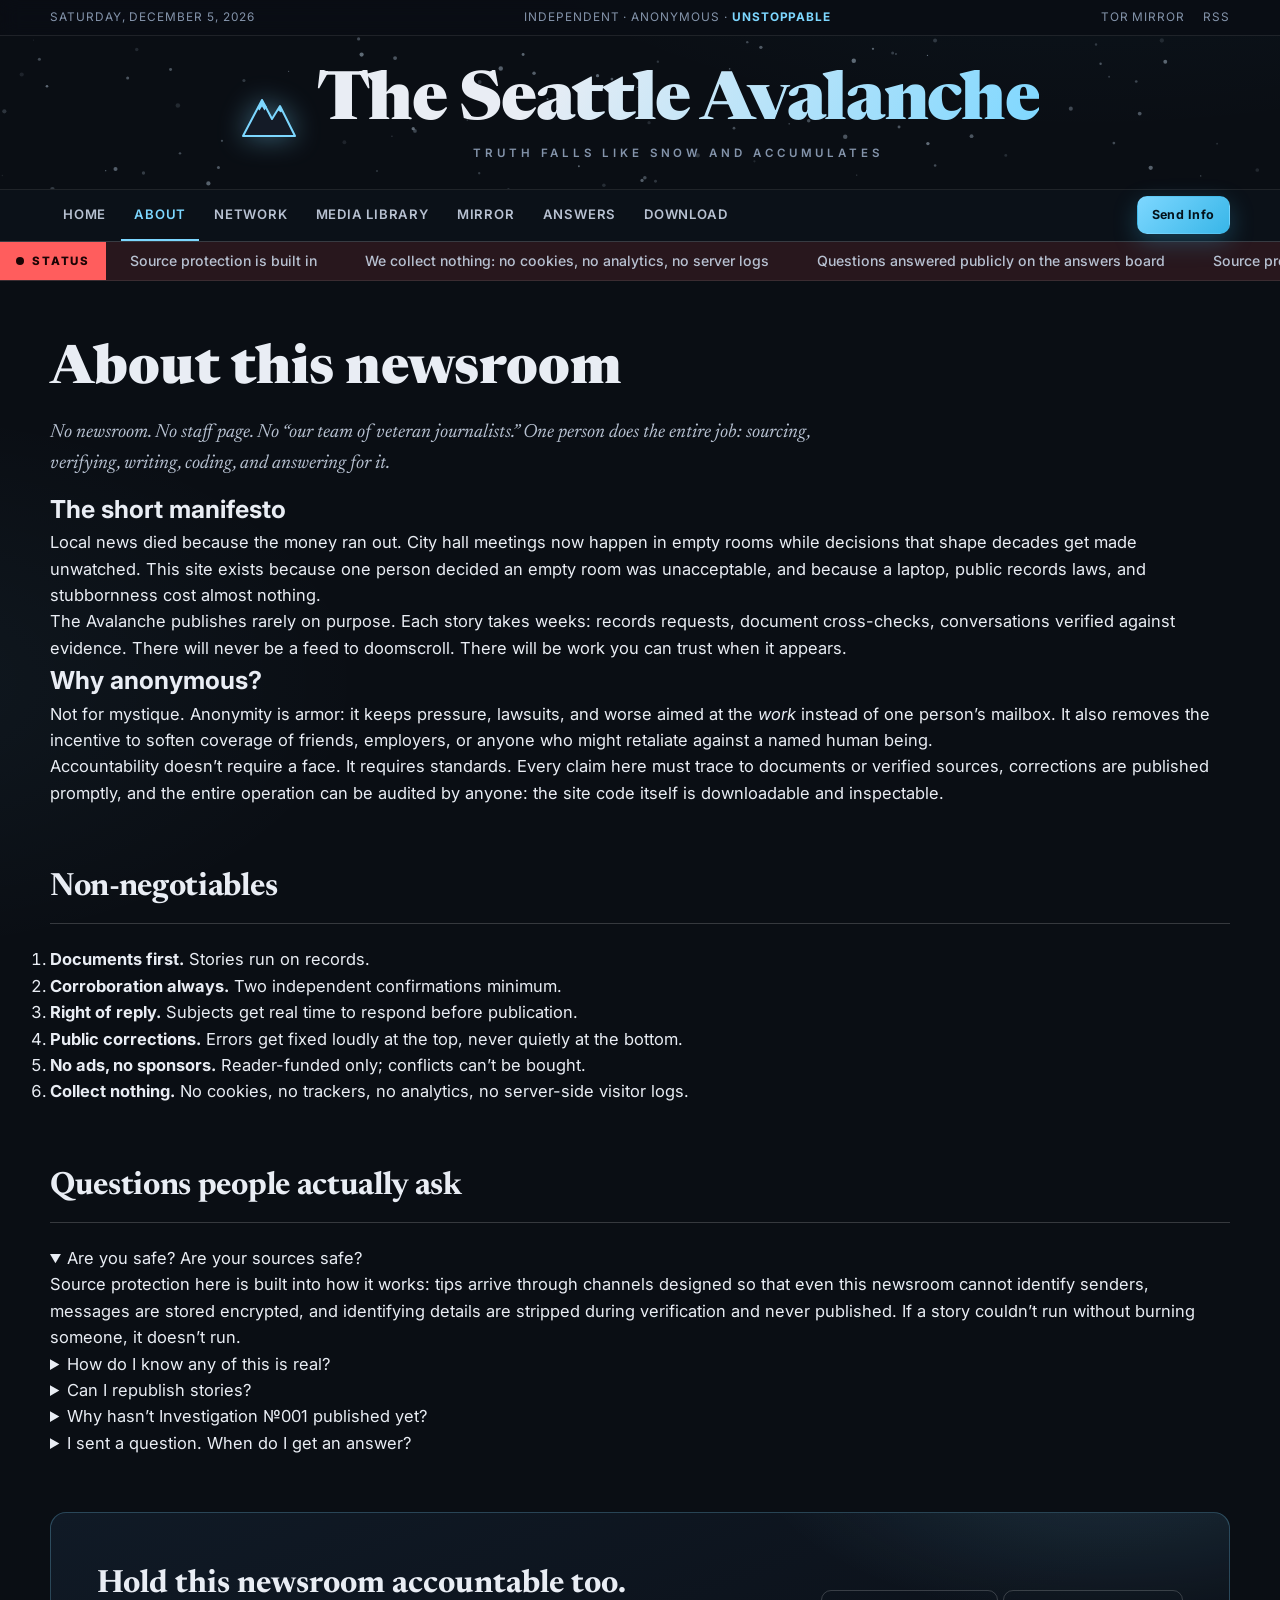
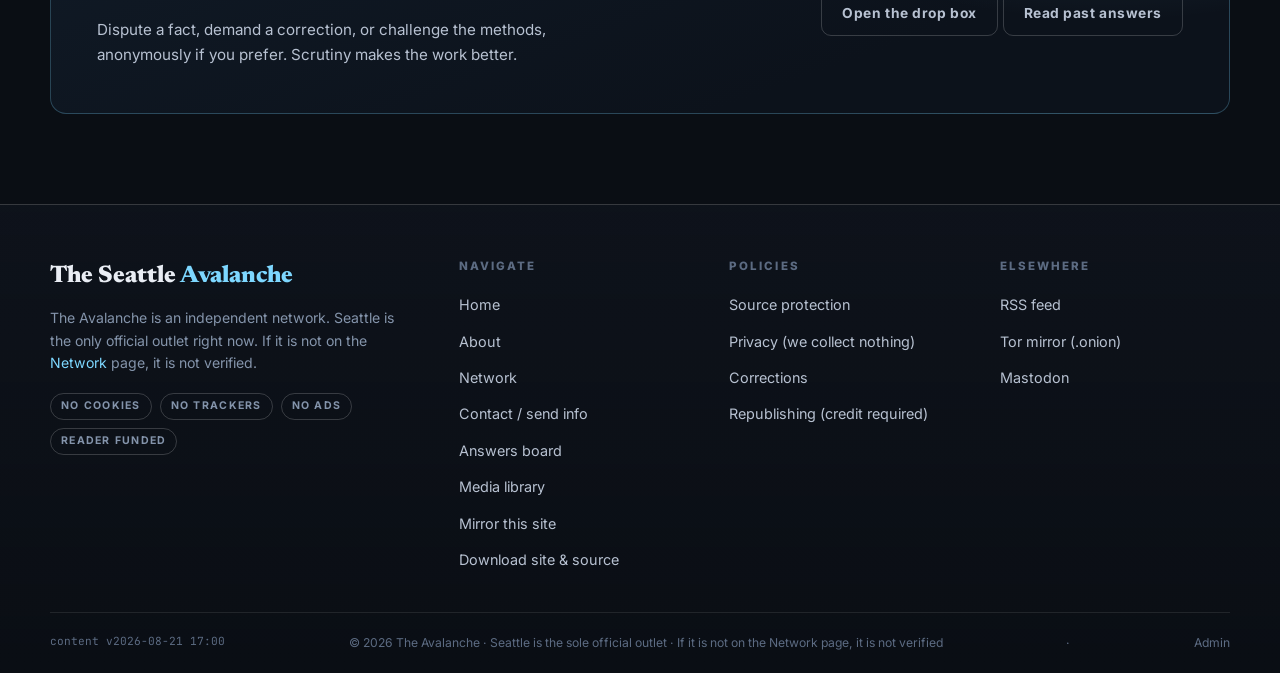
==== about.html @ 43dfa302 "Initial commit: Seattle Avalanche site - network, privatized drop box, admin integration, AI scrub" ====
<!DOCTYPE html>
<html lang="en">
<head>
  <meta charset="UTF-8" />
  <meta name="viewport" content="width=device-width, initial-scale=1.0" />
  <title>About | The Seattle Avalanche</title>
  <meta name="description" content="Why this newsroom exists, how it protects sources, and why there is no byline anywhere on it." />
  <meta name="referrer" content="no-referrer" />
  <link rel="icon" href="data:image/svg+xml,%3Csvg xmlns='http://www.w3.org/2000/svg' viewBox='0 0 32 32'%3E%3Crect width='32' height='32' rx='6' fill='%230a0e14'/%3E%3Cpath d='M4 26 L13 9 L18 18 L21 13 L28 26 Z' fill='%237dd7ff'/%3E%3C/svg%3E" />
  <link rel="preconnect" href="https://fonts.googleapis.com" />
  <link rel="preconnect" href="https://fonts.gstatic.com" crossorigin />
  <link href="https://fonts.googleapis.com/css2?family=Newsreader:ital,opsz,wght@0,6..72,400..800;1,6..72,400..800&family=Inter:wght@400;500;600;700;800&family=JetBrains+Mono:wght@400;700&display=swap" rel="stylesheet" />
  <link rel="stylesheet" href="css/styles.css" />
  <script src="js/script.js" defer></script>
  <script src="js/content.js" defer></script>
  <script src="js/site.js" defer></script>
</head>
<body>
  <a class="skip-link" href="#main">Skip to content</a>

  <!-- ================= Header ================= -->
  <header>
    <div class="topbar">
      <div class="container topbar-inner">
        <span data-date>Friday, August 21, 2026</span>
        <span class="tagline">Independent · Anonymous · <em>Unstoppable</em></span>
        <nav class="topbar-links" aria-label="Utility">
          <a href="#" title="Onion service coming soon">Tor Mirror</a>
          <a href="#">RSS</a>
        </nav>
      </div>
    </div>

    <div class="masthead">
      <canvas id="snow-canvas" aria-hidden="true"></canvas>
      <div class="container masthead-inner">
        <svg class="logo-mark" width="56" height="46" viewBox="0 0 56 46" fill="none" aria-hidden="true">
          <path d="M2 43 L21 7 L31 26 L39 13 L54 43 Z" fill="#141b27" stroke="#7dd7ff" stroke-width="2" stroke-linejoin="round"/>
          <path d="M16 15 L21 7 L26 14 L23.5 17.5 L21 13.5 L18.5 17.5 Z" fill="#7dd7ff"/>
          <path d="M36.5 17 L39 13 L41.8 17.4 L40 19.5 Z" fill="#7dd7ff"/>
        </svg>
        <div class="masthead-title">
          <a href="index.html"><span>The Seattle Avalanche</span></a>
          <p class="motto">Truth falls like snow and accumulates</p>
        </div>
      </div>
    </div>

    <nav class="navbar" aria-label="Primary">
      <div class="container navbar-inner">
        <button class="nav-toggle" aria-expanded="false" aria-controls="primary-nav">MENU ☰</button>
        <ul class="nav-list" id="primary-nav">
          <li><a href="index.html">Home</a></li>
          <li><a href="about.html" aria-current="page">About</a></li>
          <li><a href="network.html">Network</a></li>
          <li><a href="library.html">Media Library</a></li>
          <li><a href="mirror.html">Mirror</a></li>
          <li><a href="answers.html">Answers</a></li>
          <li><a href="download.html">Download</a></li>
        </ul>
        <a href="submit.html" class="btn btn--primary btn--small nav-cta">Send Info</a>
      </div>
    </nav>
  </header>

  <!-- ================= Site notices ticker ================= -->
  <div class="ticker" role="region" aria-label="Site notices">
    <span class="ticker-label"><span class="dot"></span>Status</span>
    <div class="ticker-track">
      <div class="ticker-content">
        <a href="#faq">Source protection is built in</a>
        <a href="#faq">We collect nothing: no cookies, no analytics, no server logs</a>
        <a href="submit.html">Questions answered publicly on the answers board</a>
      </div>
    </div>
  </div>

  <main id="main" class="container">

    <section class="page-hero" data-reveal>
      <h1>About this newsroom</h1>
      <p class="lede">
        No newsroom. No staff page. No “our team of veteran journalists.”
        One person does the entire job: sourcing, verifying, writing,
        coding, and answering for it.
      </p>
    </section>

    <section class="manifesto-grid" data-reveal>
      <div class="manifesto-col">
        <h2>The short manifesto</h2>
        <p>
          Local news died because the money ran out. City hall meetings now
          happen in empty rooms while decisions that shape decades get made
          unwatched. This site exists because one person decided an empty
          room was unacceptable, and because a laptop, public records laws,
          and stubbornness cost almost nothing.
        </p>
        <p>
          The Avalanche publishes rarely on purpose. Each story takes weeks:
          records requests, document cross-checks, conversations verified
          against evidence. There will never be a feed to doomscroll. There
          will be work you can trust when it appears.
        </p>
      </div>
      <div class="manifesto-col">
        <h2>Why anonymous?</h2>
        <p>
          Not for mystique. Anonymity is armor: it keeps pressure, lawsuits,
          and worse aimed at the <em>work</em> instead of one person’s mailbox.
          It also removes the incentive to soften coverage of friends, employers,
          or anyone who might retaliate against a named human being.
        </p>
        <p>
          Accountability doesn’t require a face. It requires standards. Every
          claim here must trace to documents or verified sources, corrections
          are published promptly, and the entire operation can be audited by
          anyone: the site code itself is downloadable and inspectable.
        </p>
      </div>
    </section>

    <section data-reveal aria-labelledby="principles-h">
      <div class="section-head">
        <h2 id="principles-h">Non-negotiables</h2>
      </div>
      <ol class="rules-list">
        <li><strong>Documents first.</strong> Stories run on records.</li>
        <li><strong>Corroboration always.</strong> Two independent confirmations minimum.</li>
        <li><strong>Right of reply.</strong> Subjects get real time to respond before publication.</li>
        <li><strong>Public corrections.</strong> Errors get fixed loudly at the top, never quietly at the bottom.</li>
        <li><strong>No ads, no sponsors.</strong> Reader-funded only; conflicts can’t be bought.</li>
        <li><strong>Collect nothing.</strong> No cookies, no trackers, no analytics, no server-side visitor logs.</li>
      </ol>
    </section>

    <section id="faq" data-reveal aria-labelledby="faq-h">
      <div class="section-head">
        <h2 id="faq-h">Questions people actually ask</h2>
      </div>

      <details class="faq-item" open>
        <summary>Are you safe? Are your sources safe?</summary>
        <div class="faq-body">
          <p>
            Source protection here is built into how it works: tips arrive
            through channels designed so that even this newsroom cannot identify
            senders, messages are stored encrypted, and identifying details are
            stripped during verification and never published. If a story
            couldn’t run without burning someone, it doesn’t run.
          </p>
        </div>
      </details>

      <details class="faq-item">
        <summary>How do I know any of this is real?</summary>
        <div class="faq-body">
          <p>
            Trust is earned per-story, and receipts are part of the format:
            documents are quoted precisely, methods are described, and where
            legal, source material is published alongside reporting. You are
            also free to download the whole site, mirror it, and hold these
            words hostage against revisionism.
          </p>
        </div>
      </details>

      <details class="faq-item">
        <summary>Can I republish stories?</summary>
        <div class="faq-body">
          <p>
            Yes. Stories carry a Creative Commons BY license, republish freely
            with attribution to The Seattle Avalanche and a link. The website
            code itself is CC0: steal it, fork it, start your own avalanche in
            your own city. That’s the point.
          </p>
        </div>
      </details>

      <details class="faq-item">
        <summary>Why hasn’t Investigation №001 published yet?</summary>
        <div class="faq-body">
          <p>
            Because publishing early burns sources and hands targets time to
            destroy records. The story goes up when the evidence is nailed
            down and subjects have had their right of reply. Silence between
            publications is what diligence looks like from the outside.
          </p>
        </div>
      </details>

      <details class="faq-item">
        <summary>I sent a question. When do I get an answer?</summary>
        <div class="faq-body">
          <p>
            Every question is read. Answers go up on the public
            <a href="answers.html">answers board</a>; if you included a way to
            reply, you’ll hear back directly. Nothing you sent identifies you
            unless you chose to sign it.
          </p>
        </div>
      </details>
    </section>

    <section class="notify-band" data-reveal>
      <div>
        <h2>Hold this newsroom accountable too.</h2>
        <p>Dispute a fact, demand a correction, or challenge the methods, anonymously if you prefer. Scrutiny makes the work better.</p>
      </div>
      <div class="notify-actions">
        <a href="submit.html" class="btn btn--ghost">Open the drop box</a>
        <a href="answers.html" class="btn btn--ghost">Read past answers</a>
      </div>
    </section>

  </main>

  <!-- ================= Footer ================= -->
  <footer class="site-footer">
    <div class="container">
      <div class="footer-grid">
        <div class="footer-brand">
          <div class="foot-logo">The Seattle <span>Avalanche</span></div>
          <p>The Avalanche is an independent network. Seattle is the only official outlet right now. If it is not on the <a href="network.html">Network</a> page, it is not verified.</p>
          <div class="privacy-badges">
            <span class="badge">No cookies</span>
            <span class="badge">No trackers</span>
            <span class="badge">No ads</span>
            <span class="badge">Reader funded</span>
          </div>
        </div>

        <div class="footer-col">
          <h4>Navigate</h4>
          <ul>
            <li><a href="index.html">Home</a></li>
            <li><a href="about.html">About</a></li>
          <li><a href="network.html">Network</a></li>
            <li><a href="submit.html">Contact / send info</a></li>
            <li><a href="answers.html">Answers board</a></li>
            <li><a href="library.html">Media library</a></li>
            <li><a href="mirror.html">Mirror this site</a></li>
            <li><a href="download.html">Download site &amp; source</a></li>
          </ul>
        </div>

        <div class="footer-col">
          <h4>Policies</h4>
          <ul>
            <li><a href="about.html#faq">Source protection</a></li>
            <li><a href="about.html#faq">Privacy (we collect nothing)</a></li>
            <li><a href="#">Corrections</a></li>
            <li><a href="#">Republishing (credit required)</a></li>
          </ul>
        </div>

        <div class="footer-col">
          <h4>Elsewhere</h4>
          <ul>
            <li><a href="#">RSS feed</a></li>
            <li><a href="#">Tor mirror (.onion)</a></li>
            <li><a href="#">Mastodon</a></li>
          </ul>
        </div>
      </div>

      <div class="footer-bottom">
        <span class="mono" id="ver-stamp"></span>
        <span>© 2026 The Avalanche · Seattle is the sole official outlet · If it is not on the Network page, it is not verified</span> · <a href="admin.html" style="color:var(--faint);text-decoration:none;" title="Staff login">Admin</a>
      </div>
    </div>
  </footer>
</body>
</html>
---- css/styles.css ----
/* ==========================================================================
   THE SEATTLE AVALANCHE — base stylesheet
   Dark editorial theme. No trackers, no frameworks, no build step.
   ========================================================================== */

/* ---------- Tokens ---------- */
:root {
  --bg: #0a0e14;
  --bg-raise: #10151f;
  --surface: #141b27;
  --surface-2: #1a2333;
  --line: rgba(255, 255, 255, 0.09);
  --line-strong: rgba(255, 255, 255, 0.18);

  --text: #e9edf4;
  --text-soft: #b7c1d1;
  --muted: #8494ab;
  --faint: #5c6b82;

  --ice: #7dd7ff;
  --ice-deep: #38b6e8;
  --ice-glow: rgba(125, 215, 255, 0.14);
  --alert: #ff5d5d;
  --alert-dim: rgba(255, 93, 93, 0.12);

  --font-serif: "Newsreader", Georgia, "Times New Roman", serif;
  --font-sans: "Inter", system-ui, -apple-system, "Segoe UI", sans-serif;
  --font-mono: "JetBrains Mono", ui-monospace, Consolas, monospace;

  --container: 1180px;
  --radius: 10px;
  --shadow: 0 18px 50px rgba(0, 0, 0, 0.45);
}

/* ---------- Reset ---------- */
*,
*::before,
*::after {
  box-sizing: border-box;
  margin: 0;
  padding: 0;
}

html {
  scroll-behavior: smooth;
  -webkit-text-size-adjust: 100%;
}

body {
  background:
    radial-gradient(1200px 600px at 85% -10%, rgba(56, 182, 232, 0.07), transparent 60%),
    radial-gradient(900px 500px at -10% 30%, rgba(125, 215, 255, 0.05), transparent 55%),
    var(--bg);
  color: var(--text);
  font-family: var(--font-sans);
  font-size: 16.5px;
  line-height: 1.6;
  min-height: 100vh;
}

img,
svg {
  display: block;
  max-width: 100%;
}

a {
  color: var(--ice);
  text-decoration: none;
  transition: color 0.15s ease;
}

a:hover {
  color: #fff;
}

::selection {
  background: var(--ice);
  color: #04121b;
}

button {
  font-family: inherit;
  cursor: pointer;
}

/* ---------- Layout utilities ---------- */
.container {
  width: min(var(--container), calc(100% - 48px));
  margin-inline: auto;
}

.section-head {
  display: flex;
  align-items: baseline;
  justify-content: space-between;
  gap: 16px;
  margin: 56px 0 22px;
  border-bottom: 1px solid var(--line-strong);
  padding-bottom: 10px;
}

.section-head h2,
.section-head .h-serif {
  font-family: var(--font-serif);
  font-weight: 700;
  font-size: clamp(1.5rem, 3vw, 2rem);
  letter-spacing: -0.01em;
}

.section-head a.more {
  font-family: var(--font-sans);
  font-size: 0.8rem;
  font-weight: 600;
  text-transform: uppercase;
  letter-spacing: 0.12em;
  color: var(--muted);
  white-space: nowrap;
}

.section-head a.more:hover {
  color: var(--ice);
}

.skip-link {
  position: absolute;
  left: -9999px;
  top: 0;
  background: var(--ice);
  color: #04121b;
  padding: 10px 16px;
  z-index: 200;
  font-weight: 700;
}

.skip-link:focus {
  left: 12px;
  top: 12px;
}

/* ---------- Chips (category tags) ---------- */
.chip {
  display: inline-block;
  font-size: 0.68rem;
  font-weight: 700;
  letter-spacing: 0.14em;
  text-transform: uppercase;
  padding: 3px 9px;
  border-radius: 999px;
  border: 1px solid currentColor;
  line-height: 1.5;
}

.chip--local      { color: #7dd7ff; }
.chip--politics   { color: #b79bff; }
.chip--surveil    { color: #ff7a6b; }
.chip--environ    { color: #6fe0a8; }
.chip--labor      { color: #ffd166; }
.chip--culture    { color: #ff8fd8; }
.chip--housing    { color: #66e3d6; }
.chip--opinion    { color: #9aa9bf; }

/* ---------- Buttons ---------- */
.btn {
  display: inline-flex;
  align-items: center;
  gap: 8px;
  font-weight: 700;
  font-size: 0.86rem;
  letter-spacing: 0.04em;
  border-radius: var(--radius);
  padding: 11px 20px;
  border: 1px solid transparent;
  transition: transform 0.15s ease, box-shadow 0.15s ease, background 0.15s ease;
}

.btn:hover {
  transform: translateY(-1px);
}

.btn--primary {
  background: linear-gradient(135deg, var(--ice), var(--ice-deep));
  color: #04121b;
  box-shadow: 0 8px 24px rgba(56, 182, 232, 0.28);
}

.btn--primary:hover {
  color: #04121b;
  box-shadow: 0 10px 30px rgba(56, 182, 232, 0.42);
}

.btn--ghost {
  border-color: var(--line-strong);
  color: var(--text-soft);
  background: transparent;
}

.btn--ghost:hover {
  border-color: var(--ice);
  color: var(--ice);
}

.btn--small {
  padding: 8px 14px;
  font-size: 0.78rem;
}

/* ==========================================================================
   Header
   ========================================================================== */

.topbar {
  border-bottom: 1px solid var(--line);
  background: rgba(10, 14, 20, 0.85);
  backdrop-filter: blur(10px);
  position: relative;
  z-index: 60;
}

.topbar-inner {
  display: flex;
  align-items: center;
  justify-content: space-between;
  gap: 16px;
  padding: 8px 0;
  font-size: 0.74rem;
  letter-spacing: 0.08em;
  text-transform: uppercase;
  color: var(--muted);
}

.topbar .tagline em {
  color: var(--ice);
  font-style: normal;
  font-weight: 700;
}

.topbar-links {
  display: flex;
  gap: 18px;
}

.topbar-links a {
  color: var(--muted);
}

.topbar-links a:hover {
  color: var(--ice);
}

/* Masthead */
.masthead {
  position: relative;
  overflow: hidden;
  border-bottom: 1px solid var(--line);
}

#snow-canvas {
  position: absolute;
  inset: 0;
  pointer-events: none;
  opacity: 0.75;
}

.masthead-inner {
  position: relative;
  z-index: 2;
  display: flex;
  align-items: center;
  justify-content: center;
  gap: 20px;
  padding: 34px 0 26px;
}

.logo-mark {
  flex: 0 0 auto;
  filter: drop-shadow(0 0 14px rgba(125, 215, 255, 0.45));
}

.masthead-title {
  text-align: center;
}

.masthead-title a {
  display: block;
  font-family: var(--font-serif);
  font-weight: 800;
  font-size: clamp(2.2rem, 6vw, 4.2rem);
  line-height: 1.02;
  letter-spacing: -0.02em;
  color: var(--text);
}

.masthead-title a span {
  background: linear-gradient(120deg, var(--text) 30%, var(--ice));
  -webkit-background-clip: text;
  background-clip: text;
  -webkit-text-fill-color: transparent;
}

.masthead-title .motto {
  margin-top: 6px;
  font-size: 0.72rem;
  font-weight: 600;
  letter-spacing: 0.34em;
  text-transform: uppercase;
  color: var(--muted);
}

/* Nav */
.navbar {
  position: sticky;
  top: 0;
  z-index: 100;
  background: rgba(13, 18, 26, 0.92);
  backdrop-filter: blur(14px);
  border-bottom: 1px solid var(--line-strong);
}

.navbar-inner {
  display: flex;
  align-items: center;
  gap: 8px;
}

.nav-list {
  display: flex;
  align-items: center;
  gap: 2px;
  list-style: none;
  flex: 1;
  overflow-x: auto;
  scrollbar-width: none;
}

.nav-list::-webkit-scrollbar {
  display: none;
}

.nav-list a {
  display: block;
  padding: 14px 13px;
  font-size: 0.82rem;
  font-weight: 600;
  letter-spacing: 0.06em;
  text-transform: uppercase;
  color: var(--text-soft);
  border-bottom: 2px solid transparent;
  white-space: nowrap;
}

.nav-list a:hover {
  color: #fff;
  border-bottom-color: var(--ice);
}

.nav-list a[aria-current="page"] {
  color: var(--ice);
  border-bottom-color: var(--ice);
}

.nav-cta {
  flex: 0 0 auto;
}

.nav-toggle {
  display: none;
  background: none;
  border: 1px solid var(--line-strong);
  border-radius: 8px;
  color: var(--text);
  padding: 8px 12px;
  margin: 8px 0;
  font-size: 0.8rem;
  font-weight: 700;
  letter-spacing: 0.1em;
}

/* ==========================================================================
   Ticker
   ========================================================================== */

.ticker {
  display: flex;
  align-items: stretch;
  border-bottom: 1px solid var(--line);
  background: var(--alert-dim);
  overflow: hidden;
}

.ticker-label {
  flex: 0 0 auto;
  display: flex;
  align-items: center;
  gap: 8px;
  padding: 10px 16px;
  background: var(--alert);
  color: #1b0405;
  font-size: 0.72rem;
  font-weight: 800;
  letter-spacing: 0.16em;
  text-transform: uppercase;
  z-index: 2;
}

.ticker-label .dot {
  width: 8px;
  height: 8px;
  border-radius: 50%;
  background: #1b0405;
  animation: pulse 1.6s infinite;
}

@keyframes pulse {
  0%, 100% { transform: scale(1); opacity: 1; }
  50% { transform: scale(0.6); opacity: 0.5; }
}

.ticker-track {
  flex: 1;
  display: flex;
  align-items: center;
  overflow: hidden;
}

.ticker-content {
  display: flex;
  gap: 48px;
  padding-left: 24px;
  white-space: nowrap;
  animation: ticker-scroll 46s linear infinite;
  will-change: transform;
}

.ticker:hover .ticker-content {
  animation-play-state: paused;
}

.ticker-content a {
  color: var(--text-soft);
  font-size: 0.88rem;
  font-weight: 500;
}

.ticker-content a:hover {
  color: var(--ice);
}

@keyframes ticker-scroll {
  from { transform: translateX(0); }
  to { transform: translateX(-50%); }
}

/* ==========================================================================
   Hero / lead story grid
   ========================================================================== */

.hero-grid {
  display: grid;
  grid-template-columns: 1.65fr 1fr;
  gap: 32px;
  padding-top: 36px;
}

.story-card {
  display: block;
  color: inherit;
  border: 1px solid var(--line);
  border-radius: var(--radius);
  background: var(--surface);
  overflow: hidden;
  transition: transform 0.2s ease, border-color 0.2s ease, box-shadow 0.2s ease;
}

.story-card:hover {
  transform: translateY(-3px);
  border-color: rgba(125, 215, 255, 0.4);
  box-shadow: var(--shadow);
  color: inherit;
}

.story-card .thumb {
  position: relative;
  aspect-ratio: 16 / 9;
  overflow: hidden;
}

.thumb-ph {
  position: absolute;
  inset: 0;
  display: flex;
  align-items: center;
  justify-content: center;
  font-family: var(--font-mono);
  font-size: 0.72rem;
  letter-spacing: 0.22em;
  text-transform: uppercase;
  color: rgba(233, 237, 244, 0.5);
}

.thumb-ph::after {
  content: "";
  position: absolute;
  inset: 0;
  background-image:
    repeating-linear-gradient(45deg, transparent 0 22px, rgba(255, 255, 255, 0.025) 22px 24px),
    repeating-linear-gradient(-45deg, transparent 0 22px, rgba(0, 0, 0, 0.06) 22px 24px);
}

.ph-surveil { background: linear-gradient(135deg, #241019 0%, #3d1520 55%, #57202a 100%); }
.ph-politics { background: linear-gradient(135deg, #171130 0%, #251a44 55%, #33235c 100%); }
.ph-labor { background: linear-gradient(135deg, #241c0c 0%, #3a2d10 55%, #4f3e14 100%); }
.ph-culture { background: linear-gradient(135deg, #250f22 0%, #3a1636 55%, #521f4b 100%); }
.ph-environ { background: linear-gradient(135deg, #0c2018 0%, #143526 55%, #1c4a35 100%); }
.ph-local { background: linear-gradient(135deg, #0d1c2a 0%, #142c42 55%, #1b3c58 100%); }
.ph-housing { background: linear-gradient(135deg, #0c2220 0%, #133834 55%, #1a4d47 100%); }

.story-card .body {
  padding: 20px 22px 22px;
}

.story-card h3 {
  font-family: var(--font-serif);
  font-weight: 700;
  font-size: clamp(1.25rem, 2.4vw, 1.7rem);
  line-height: 1.22;
  margin: 10px 0 10px;
}

.story-card p.dek {
  color: var(--text-soft);
  font-size: 0.94rem;
  margin-bottom: 12px;
}

.byline {
  font-size: 0.76rem;
  letter-spacing: 0.05em;
  color: var(--muted);
  text-transform: uppercase;
}

.byline b {
  color: var(--text-soft);
  font-weight: 600;
}

.hero-side {
  display: grid;
  gap: 22px;
  align-content: start;
}

.hero-side-label {
  font-size: 0.72rem;
  font-weight: 800;
  letter-spacing: 0.2em;
  text-transform: uppercase;
  color: var(--faint);
  border-bottom: 1px solid var(--line);
  padding-bottom: 8px;
}

.side-card {
  display: block;
  color: inherit;
  padding-bottom: 18px;
  border-bottom: 1px solid var(--line);
}

.side-card:last-of-type {
  border-bottom: 0;
}

.side-card:hover h3 {
  color: var(--ice);
}

.side-card h3 {
  font-family: var(--font-serif);
  font-size: 1.12rem;
  font-weight: 600;
  line-height: 1.28;
  margin: 8px 0 6px;
  transition: color 0.15s ease;
}

/* ==========================================================================
   Latest headlines list
   ========================================================================== */

.latest-grid {
  display: grid;
  grid-template-columns: 1fr 340px;
  gap: 48px;
  align-items: start;
}

.headline-row {
  display: grid;
  grid-template-columns: 132px 1fr;
  gap: 20px;
  padding: 20px 0;
  border-bottom: 1px solid var(--line);
  color: inherit;
}

.headline-row:last-child {
  border-bottom: 0;
}

.headline-row .thumb-sm {
  aspect-ratio: 4 / 3;
  border-radius: 8px;
  position: relative;
  overflow: hidden;
}

.thumb-sm .thumb-ph {
  font-size: 0.58rem;
}

.headline-row:hover h3 {
  color: var(--ice);
}

.headline-row h3 {
  font-family: var(--font-serif);
  font-size: 1.28rem;
  font-weight: 600;
  line-height: 1.26;
  margin: 6px 0 6px;
  transition: color 0.15s ease;
}

.headline-row p {
  color: var(--text-soft);
  font-size: 0.92rem;
}

.meta-line {
  display: flex;
  gap: 14px;
  font-size: 0.74rem;
  color: var(--faint);
  text-transform: uppercase;
  letter-spacing: 0.07em;
}

/* Sidebar modules */
.sidebar {
  display: grid;
  gap: 28px;
}

.module {
  border: 1px solid var(--line);
  border-radius: var(--radius);
  background: var(--surface);
  padding: 22px;
}

.module h3.module-title {
  font-size: 0.74rem;
  font-weight: 800;
  letter-spacing: 0.2em;
  text-transform: uppercase;
  color: var(--muted);
  margin-bottom: 16px;
}

.most-read ol {
  list-style: none;
  counter-reset: rank;
}

.most-read li {
  counter-increment: rank;
  padding: 12px 0;
  border-bottom: 1px solid var(--line);
}

.most-read li:last-child {
  border-bottom: 0;
}

.most-read a {
  display: flex;
  gap: 14px;
  align-items: baseline;
  color: inherit;
}

.most-read a::before {
  content: counter(rank, decimal-leading-zero);
  font-family: var(--font-mono);
  font-size: 0.95rem;
  color: var(--ice-deep);
  font-weight: 700;
}

.most-read a:hover {
  color: var(--ice);
}

.most-read .t {
  font-family: var(--font-serif);
  font-size: 1rem;
  line-height: 1.3;
}

/* Newsletter */
.newsletter input[type="email"] {
  width: 100%;
  background: var(--bg-raise);
  border: 1px solid var(--line-strong);
  border-radius: 8px;
  color: var(--text);
  font: inherit;
  font-size: 0.92rem;
  padding: 12px 14px;
  margin-bottom: 10px;
}

.newsletter input[type="email"]:focus {
  outline: 2px solid var(--ice);
  outline-offset: 1px;
  border-color: transparent;
}

.newsletter .fineprint {
  margin-top: 12px;
  font-size: 0.74rem;
  color: var(--faint);
  line-height: 1.5;
}

/* ==========================================================================
   Anonymous tips CTA band
   ========================================================================== */

.tip-band {
  margin: 64px 0;
  position: relative;
  overflow: hidden;
  border: 1px solid rgba(125, 215, 255, 0.25);
  border-radius: 16px;
  background:
    radial-gradient(600px 300px at 90% -20%, rgba(125, 215, 255, 0.16), transparent 60%),
    linear-gradient(160deg, #101a26, #0c121b 70%);
  padding: clamp(32px, 5vw, 56px);
  display: grid;
  grid-template-columns: 1.4fr auto;
  gap: 28px;
  align-items: center;
}

.tip-band h2 {
  font-family: var(--font-serif);
  font-size: clamp(1.6rem, 3.4vw, 2.3rem);
  font-weight: 700;
  line-height: 1.15;
  margin-bottom: 10px;
}

.tip-band p {
  color: var(--text-soft);
  max-width: 56ch;
}

.tip-band .actions {
  display: grid;
  gap: 12px;
  justify-items: stretch;
}

/* ==========================================================================
   Section columns (homepage bottom)
   ========================================================================== */

.columns-grid {
  display: grid;
  grid-template-columns: repeat(3, 1fr);
  gap: 32px;
}

.col-block h3.col-title {
  font-family: var(--font-serif);
  font-size: 1.3rem;
  padding-bottom: 10px;
  margin-bottom: 6px;
  border-bottom: 2px solid var(--ice-deep);
  display: inline-block;
}

.mini-story {
  display: block;
  color: inherit;
  padding: 14px 0;
  border-bottom: 1px solid var(--line);
}

.mini-story:last-child {
  border-bottom: 0;
}

.mini-story h4 {
  font-family: var(--font-serif);
  font-size: 1.05rem;
  font-weight: 600;
  line-height: 1.3;
  margin: 6px 0 4px;
}

.mini-story:hover h4 {
  color: var(--ice);
}

/* ==========================================================================
   Article page
   ========================================================================== */

.article-wrap {
  max-width: 760px;
  margin-inline: auto;
  padding-top: 44px;
}

.article-head .chip {
  margin-bottom: 16px;
}

.article-head h1 {
  font-family: var(--font-serif);
  font-size: clamp(2rem, 5vw, 3.1rem);
  font-weight: 800;
  line-height: 1.1;
  letter-spacing: -0.015em;
  margin-bottom: 18px;
}

.article-head .dek {
  font-size: 1.18rem;
  color: var(--text-soft);
  font-family: var(--font-serif);
  font-style: italic;
  line-height: 1.45;
  margin-bottom: 24px;
}

.article-meta {
  display: flex;
  flex-wrap: wrap;
  gap: 10px 22px;
  align-items: center;
  padding: 16px 0;
  border-top: 1px solid var(--line-strong);
  border-bottom: 1px solid var(--line);
  font-size: 0.78rem;
  color: var(--muted);
  text-transform: uppercase;
  letter-spacing: 0.08em;
}

.article-meta .avatar {
  width: 40px;
  height: 40px;
  border-radius: 50%;
  display: grid;
  place-items: center;
  font-family: var(--font-mono);
  font-size: 0.7rem;
  font-weight: 700;
  color: var(--ice);
  background: var(--ice-glow);
  border: 1px solid rgba(125, 215, 255, 0.35);
}

.article-body {
  padding: 30px 0 10px;
  font-size: 1.08rem;
  line-height: 1.75;
  color: var(--text-soft);
}

.article-body > p + p {
  margin-top: 1.2em;
}

.article-body > p:first-of-type::first-letter {
  font-family: var(--font-serif);
  font-size: 3.6em;
  font-weight: 700;
  float: left;
  line-height: 0.85;
  padding-right: 10px;
  color: var(--ice);
}

.article-body strong {
  color: var(--text);
}

.article-body a {
  text-decoration: underline;
  text-decoration-color: rgba(125, 215, 255, 0.5);
  text-underline-offset: 3px;
}

.pull-quote {
  margin: 36px 0;
  padding-left: 24px;
  border-left: 3px solid var(--ice);
  font-family: var(--font-serif);
  font-size: 1.5rem;
  font-style: italic;
  line-height: 1.35;
  color: var(--text);
}

.pull-quote cite {
  display: block;
  margin-top: 10px;
  font-family: var(--font-sans);
  font-size: 0.76rem;
  font-style: normal;
  letter-spacing: 0.12em;
  text-transform: uppercase;
  color: var(--muted);
}

.article-foot {
  margin-top: 40px;
  padding: 18px 20px;
  border: 1px dashed var(--line-strong);
  border-radius: var(--radius);
  font-size: 0.84rem;
  color: var(--muted);
}

.tags-row {
  display: flex;
  flex-wrap: wrap;
  gap: 8px;
  margin: 26px 0;
}

.related {
  margin: 64px 0;
}

.related-grid {
  display: grid;
  grid-template-columns: repeat(3, 1fr);
  gap: 24px;
}

/* ==========================================================================
   About page
   ========================================================================== */

.page-hero {
  padding: 60px 0 10px;
  max-width: 820px;
}

.page-hero h1 {
  font-family: var(--font-serif);
  font-size: clamp(2.2rem, 5.5vw, 3.4rem);
  font-weight: 800;
  line-height: 1.08;
  margin-bottom: 18px;
}

.page-hero .lede {
  font-size: 1.2rem;
  color: var(--text-soft);
  font-family: var(--font-serif);
  font-style: italic;
}

.principles-grid {
  display: grid;
  grid-template-columns: repeat(auto-fit, minmax(240px, 1fr));
  gap: 22px;
  margin-top: 40px;
}

.principle {
  border: 1px solid var(--line);
  border-radius: var(--radius);
  background: var(--surface);
  padding: 24px;
  transition: border-color 0.2s ease, transform 0.2s ease;
}

.principle:hover {
  border-color: rgba(125, 215, 255, 0.35);
  transform: translateY(-2px);
}

.principle .glyph {
  font-size: 1.4rem;
  margin-bottom: 12px;
  color: var(--ice);
}

.principle h3 {
  font-family: var(--font-serif);
  font-size: 1.2rem;
  margin-bottom: 8px;
}

.principle p {
  font-size: 0.9rem;
  color: var(--text-soft);
}

.prose-block {
  max-width: 720px;
  margin-top: 44px;
  color: var(--text-soft);
  font-size: 1.03rem;
  line-height: 1.75;
}

.prose-block p + p {
  margin-top: 1.1em;
}

.prose-block h2 {
  font-family: var(--font-serif);
  color: var(--text);
  font-size: 1.7rem;
  margin: 40px 0 14px;
}

/* FAQ */
.faq details {
  border: 1px solid var(--line);
  border-radius: var(--radius);
  background: var(--surface);
  margin-bottom: 12px;
  overflow: hidden;
}

.faq summary {
  cursor: pointer;
  list-style: none;
  display: flex;
  justify-content: space-between;
  align-items: center;
  gap: 16px;
  padding: 18px 20px;
  font-weight: 600;
  font-size: 0.98rem;
}

.faq summary::-webkit-details-marker {
  display: none;
}

.faq summary::after {
  content: "+";
  font-family: var(--font-mono);
  font-size: 1.2rem;
  color: var(--ice);
  transition: transform 0.2s ease;
}

.faq details[open] summary::after {
  transform: rotate(45deg);
}

.faq details .answer {
  padding: 0 20px 20px;
  color: var(--text-soft);
  font-size: 0.94rem;
  line-height: 1.65;
}

.faq {
  margin-top: 40px;
  max-width: 780px;
}

/* ==========================================================================
   Submit / tips page
   ========================================================================== */

.warn-banner {
  margin-top: 36px;
  display: flex;
  gap: 14px;
  border: 1px solid rgba(255, 209, 102, 0.35);
  background: rgba(255, 209, 102, 0.07);
  border-radius: var(--radius);
  padding: 18px 20px;
  color: #ffe3a1;
  font-size: 0.92rem;
  line-height: 1.55;
}

.warn-banner .icon {
  font-size: 1.2rem;
  line-height: 1.4;
}

.channel-grid {
  display: grid;
  grid-template-columns: repeat(auto-fit, minmax(260px, 1fr));
  gap: 22px;
  margin-top: 36px;
}

.channel {
  position: relative;
  border: 1px solid var(--line);
  border-radius: var(--radius);
  background: var(--surface);
  padding: 24px;
  display: grid;
  gap: 12px;
  align-content: start;
  transition: border-color 0.2s ease;
}

.channel:hover {
  border-color: rgba(125, 215, 255, 0.35);
}

.channel .rank {
  position: absolute;
  top: -11px;
  left: 20px;
  background: linear-gradient(135deg, var(--ice), var(--ice-deep));
  color: #04121b;
  font-size: 0.68rem;
  font-weight: 800;
  letter-spacing: 0.1em;
  text-transform: uppercase;
  border-radius: 999px;
  padding: 3px 10px;
}

.channel h3 {
  font-family: var(--font-serif);
  font-size: 1.25rem;
}

.channel p {
  font-size: 0.89rem;
  color: var(--text-soft);
}

.copy-field {
  display: flex;
  gap: 8px;
  align-items: stretch;
}

.copy-field code {
  flex: 1;
  min-width: 0;
  font-family: var(--font-mono);
  font-size: 0.76rem;
  background: var(--bg-raise);
  border: 1px solid var(--line);
  border-radius: 8px;
  padding: 10px 12px;
  overflow-x: auto;
  white-space: nowrap;
  color: var(--ice);
}

.copy-btn {
  flex: 0 0 auto;
  background: var(--surface-2);
  color: var(--text-soft);
  border: 1px solid var(--line-strong);
  border-radius: 8px;
  font-size: 0.72rem;
  font-weight: 700;
  letter-spacing: 0.06em;
  text-transform: uppercase;
  padding: 0 14px;
  transition: all 0.15s ease;
}

.copy-btn:hover {
  color: var(--ice);
  border-color: var(--ice);
}

.copy-btn.copied {
  color: #6fe0a8;
  border-color: #6fe0a8;
}

.safety-checklist {
  max-width: 760px;
  margin-top: 48px;
  border: 1px solid var(--line);
  border-radius: var(--radius);
  background: var(--surface);
  padding: 28px 30px;
}

.safety-checklist h2 {
  font-family: var(--font-serif);
  font-size: 1.5rem;
  margin-bottom: 16px;
}

.safety-checklist ul {
  list-style: none;
}

.safety-checklist li {
  position: relative;
  padding: 10px 0 10px 34px;
  border-bottom: 1px solid var(--line);
  color: var(--text-soft);
  font-size: 0.95rem;
}

.safety-checklist li:last-child {
  border-bottom: 0;
}

.safety-checklist li::before {
  content: "✓";
  position: absolute;
  left: 4px;
  top: 9px;
  width: 20px;
  height: 20px;
  border-radius: 50%;
  display: grid;
  place-items: center;
  font-size: 0.7rem;
  font-weight: 800;
  color: #04121b;
  background: #6fe0a8;
}

.pgp-block {
  max-width: 760px;
  margin-top: 32px;
}

.pgp-block pre {
  font-family: var(--font-mono);
  font-size: 0.72rem;
  line-height: 1.5;
  background: var(--bg-raise);
  border: 1px solid var(--line);
  border-radius: var(--radius);
  padding: 20px;
  overflow-x: auto;
  color: var(--text-soft);
  user-select: all;
}

.steps-timeline {
  margin-top: 48px;
  max-width: 760px;
}

.step {
  display: grid;
  grid-template-columns: 44px 1fr;
  gap: 18px;
  padding: 18px 0;
  border-bottom: 1px solid var(--line);
}

.step:last-child {
  border-bottom: 0;
}

.step .num {
  width: 34px;
  height: 34px;
  border-radius: 50%;
  display: grid;
  place-items: center;
  font-family: var(--font-mono);
  font-size: 0.85rem;
  font-weight: 700;
  color: var(--ice);
  border: 1px solid rgba(125, 215, 255, 0.4);
  background: var(--ice-glow);
}

.step h3 {
  font-family: var(--font-serif);
  font-size: 1.15rem;
  margin-bottom: 4px;
}

.step p {
  font-size: 0.92rem;
  color: var(--text-soft);
}

/* ==========================================================================
   Footer
   ========================================================================== */

.site-footer {
  margin-top: 90px;
  border-top: 1px solid var(--line-strong);
  background: linear-gradient(180deg, rgba(16, 21, 31, 0.6), rgba(10, 14, 20, 1));
}

.footer-grid {
  display: grid;
  grid-template-columns: 1.6fr 1fr 1fr 1fr;
  gap: 40px;
  padding: 52px 0 40px;
}

.footer-brand .foot-logo {
  font-family: var(--font-serif);
  font-size: 1.5rem;
  font-weight: 800;
}

.footer-brand .foot-logo span {
  color: var(--ice);
}

.footer-brand p {
  margin-top: 12px;
  font-size: 0.88rem;
  color: var(--muted);
  max-width: 40ch;
}

.privacy-badges {
  display: flex;
  flex-wrap: wrap;
  gap: 8px;
  margin-top: 18px;
}

.badge {
  font-size: 0.66rem;
  font-weight: 700;
  letter-spacing: 0.12em;
  text-transform: uppercase;
  color: var(--muted);
  border: 1px solid var(--line-strong);
  border-radius: 999px;
  padding: 4px 10px;
}

.footer-col h4 {
  font-size: 0.72rem;
  font-weight: 800;
  letter-spacing: 0.18em;
  text-transform: uppercase;
  color: var(--faint);
  margin-bottom: 16px;
}

.footer-col ul {
  list-style: none;
  display: grid;
  gap: 10px;
}

.footer-col a {
  color: var(--text-soft);
  font-size: 0.9rem;
}

.footer-col a:hover {
  color: var(--ice);
}

.footer-bottom {
  border-top: 1px solid var(--line);
  padding: 20px 0;
  display: flex;
  flex-wrap: wrap;
  justify-content: space-between;
  gap: 12px;
  font-size: 0.76rem;
  color: var(--faint);
}

.footer-bottom .mono {
  font-family: var(--font-mono);
  font-size: 0.7rem;
}

/* ==========================================================================
   Reveal animations
   ========================================================================== */

[data-reveal] {
  opacity: 0;
  transform: translateY(18px);
  transition: opacity 0.6s ease, transform 0.6s ease;
}

[data-reveal].revealed {
  opacity: 1;
  transform: none;
}

@media (prefers-reduced-motion: reduce) {
  html { scroll-behavior: auto; }
  [data-reveal] { opacity: 1; transform: none; transition: none; }
  .ticker-content { animation: none; }
  .ticker-label .dot { animation: none; }
  * { transition-duration: 0.01ms !important; animation-duration: 0.01ms !important; }
}

/* ==========================================================================
   Responsive
   ========================================================================== */

@media (max-width: 1020px) {
  .latest-grid {
    grid-template-columns: 1fr;
  }
  .footer-grid {
    grid-template-columns: 1fr 1fr;
  }
}

@media (max-width: 860px) {
  .hero-grid {
    grid-template-columns: 1fr;
  }
  .columns-grid,
  .related-grid {
    grid-template-columns: 1fr;
  }
  .tip-band {
    grid-template-columns: 1fr;
  }
  .tip-band .actions {
    justify-items: start;
  }
}

@media (max-width: 720px) {
  .topbar-inner {
    justify-content: center;
    text-align: center;
  }
  .topbar-links {
    display: none;
  }
  .nav-toggle {
    display: block;
  }
  .nav-list {
    display: none;
    flex-direction: column;
    align-items: stretch;
    padding-bottom: 10px;
  }
  body.nav-open .nav-list {
    display: flex;
  }
  .nav-cta {
    display: none;
  }
  body.nav-open .nav-cta {
    display: inline-flex;
    margin: 10px 0 16px;
  }
  .headline-row {
    grid-template-columns: 96px 1fr;
    gap: 14px;
  }
}

/* ==========================================================================
   v2 — Statement hero, status board, how-it-works, CTA trio, notify band
   ========================================================================== */

.statement {
  padding: 64px 0 8px;
  max-width: 940px;
}

.statement h1 {
  font-family: var(--font-serif);
  font-weight: 800;
  font-size: clamp(2.4rem, 6vw, 4rem);
  line-height: 1.04;
  letter-spacing: -0.02em;
}

.statement h1 em {
  font-style: italic;
  color: var(--ice);
}

.statement .lede {
  margin-top: 22px;
  font-family: var(--font-serif);
  font-size: clamp(1.08rem, 2vw, 1.28rem);
  line-height: 1.6;
  color: var(--text-soft);
  max-width: 62ch;
}

/* Status board */
.status-grid {
  display: grid;
  grid-template-columns: repeat(3, 1fr);
  gap: 24px;
  margin-top: 44px;
}

.status-card {
  display: flex;
  flex-direction: column;
  gap: 14px;
  border: 1px solid var(--line);
  border-radius: 14px;
  background: var(--surface);
  padding: 26px;
}

.status-card--active {
  border-color: rgba(255, 122, 107, 0.45);
  background:
    linear-gradient(170deg, rgba(255, 122, 107, 0.08), transparent 42%),
    var(--surface);
  box-shadow: 0 18px 50px rgba(0, 0, 0, 0.35);
}

.status-head {
  display: flex;
  justify-content: space-between;
  align-items: center;
  gap: 10px;
  flex-wrap: wrap;
}

.mono-tag {
  font-family: var(--font-mono);
  font-size: 0.72rem;
  color: var(--faint);
  letter-spacing: 0.06em;
}

.status-card h2 {
  font-family: var(--font-serif);
  font-weight: 700;
  font-size: 1.45rem;
  line-height: 1.2;
}

.status-card p {
  font-size: 0.92rem;
  color: var(--text-soft);
  flex: 1;
}

.case-meta {
  margin: auto 0 0;
  padding-top: 14px;
  border-top: 1px dashed var(--line-strong);
  display: grid;
  gap: 7px;
}

.case-meta > div {
  display: flex;
  justify-content: space-between;
  gap: 12px;
  font-size: 0.82rem;
}

.case-meta dt {
  color: var(--faint);
  text-transform: uppercase;
  letter-spacing: 0.09em;
  font-size: 0.66rem;
  font-weight: 700;
  padding-top: 2px;
  white-space: nowrap;
}

.case-meta dd {
  margin: 0;
  color: var(--text-soft);
  font-weight: 600;
  text-align: right;
}

.status-card .btn {
  align-self: flex-start;
}

/* How it works */
.steps-row {
  display: grid;
  grid-template-columns: repeat(4, 1fr);
  gap: 22px;
}

.how-step {
  padding: 20px 20px 22px;
  border: 1px solid var(--line);
  border-radius: 12px;
  background: var(--bg-raise);
}

.how-step .num {
  display: inline-block;
  font-family: var(--font-mono);
  font-size: 0.78rem;
  font-weight: 700;
  color: #04121b;
  background: linear-gradient(135deg, var(--ice), var(--ice-deep));
  border-radius: 6px;
  padding: 3px 9px;
}

.how-step h3 {
  font-family: var(--font-serif);
  font-size: 1.16rem;
  margin: 12px 0 6px;
}

.how-step p {
  font-size: 0.88rem;
  color: var(--text-soft);
}

/* CTA trio */
.cta-trio {
  display: grid;
  grid-template-columns: repeat(3, 1fr);
  gap: 22px;
  margin: 60px 0 8px;
}

.cta-card {
  position: relative;
  display: block;
  color: inherit;
  border: 1px solid var(--line);
  border-radius: 14px;
  padding: 26px;
  background: linear-gradient(165deg, var(--surface), #0d1219);
  transition: transform 0.2s ease, border-color 0.2s ease, box-shadow 0.2s ease;
}

.cta-card:hover {
  transform: translateY(-4px);
  border-color: rgba(125, 215, 255, 0.4);
  box-shadow: var(--shadow);
  color: inherit;
}

.cta-icon {
  font-size: 1.5rem;
  color: var(--ice);
}

.cta-card h3 {
  font-family: var(--font-serif);
  font-size: 1.32rem;
  margin: 12px 0 6px;
}

.cta-card p {
  font-size: 0.89rem;
  color: var(--text-soft);
}

.cta-arrow {
  position: absolute;
  top: 24px;
  right: 24px;
  color: var(--ice-deep);
  transition: transform 0.2s ease;
}

.cta-card:hover .cta-arrow {
  transform: translateX(4px);
}

/* Notify band */
.notify-band {
  display: grid;
  grid-template-columns: 1.35fr auto;
  align-items: center;
  gap: 28px;
  margin: 56px 0 10px;
  padding: clamp(26px, 5vw, 46px);
  border: 1px solid rgba(125, 215, 255, 0.25);
  border-radius: 16px;
  background:
    radial-gradient(600px 280px at 90% -30%, rgba(125, 215, 255, 0.15), transparent 60%),
    linear-gradient(160deg, #101a26, #0c121b 70%);
}

.notify-band h2 {
  font-family: var(--font-serif);
  font-size: clamp(1.4rem, 3vw, 2rem);
  margin-bottom: 8px;
}

.notify-band p {
  color: var(--text-soft);
  font-size: 0.95rem;
  max-width: 52ch;
}

.notify-form {
  display: flex;
  gap: 10px;
  flex-wrap: wrap;
}

.notify-form input[type="email"] {
  width: 280px;
  max-width: 100%;
  background: var(--bg-raise);
  border: 1px solid var(--line-strong);
  border-radius: 8px;
  color: var(--text);
  font: inherit;
  font-size: 0.92rem;
  padding: 12px 14px;
}

.notify-form input[type="email"]:focus {
  outline: 2px solid var(--ice);
  outline-offset: 1px;
  border-color: transparent;
}

/* Info banner (library) */
.info-banner {
  display: flex;
  gap: 14px;
  border: 1px solid rgba(125, 215, 255, 0.3);
  background: rgba(125, 215, 255, 0.06);
  border-radius: var(--radius);
  padding: 16px 20px;
  color: var(--text-soft);
  font-size: 0.9rem;
  line-height: 1.55;
}

.info-banner .icon {
  color: var(--ice);
  font-size: 1.1rem;
}

/* Library cards */
.lib-grid {
  display: grid;
  grid-template-columns: repeat(auto-fit, minmax(300px, 1fr));
  gap: 22px;
  margin-top: 36px;
}

.lib-card {
  border: 1px solid var(--line);
  border-radius: var(--radius);
  background: var(--surface);
  padding: 24px;
  transition: border-color 0.2s ease;
}

.lib-card:hover {
  border-color: rgba(125, 215, 255, 0.3);
}

.lib-card > p.desc {
  font-size: 0.89rem;
  color: var(--text-soft);
  margin-top: 10px;
}

.lib-links {
  list-style: none;
  display: grid;
  gap: 8px;
  margin-top: 16px;
}

.lib-links a {
  display: flex;
  justify-content: space-between;
  align-items: baseline;
  gap: 12px;
  padding: 10px 12px;
  border: 1px solid var(--line);
  border-radius: 8px;
  background: var(--bg-raise);
  color: var(--text-soft);
  font-weight: 600;
  font-size: 0.88rem;
  transition: border-color 0.15s ease, color 0.15s ease;
}

.lib-links a:hover {
  border-color: var(--ice);
  color: var(--ice);
}

.lib-links .src {
  font-family: var(--font-mono);
  font-size: 0.64rem;
  color: var(--faint);
  white-space: nowrap;
}

/* Download page */
.dl-panel {
  margin-top: 36px;
  border: 1px solid rgba(125, 215, 255, 0.3);
  border-radius: 16px;
  background:
    radial-gradient(600px 300px at 85% -20%, rgba(125, 215, 255, 0.14), transparent 60%),
    linear-gradient(160deg, #101a26, #0c121b 70%);
  padding: clamp(26px, 5vw, 46px);
  display: grid;
  grid-template-columns: 1.5fr auto;
  gap: 26px;
  align-items: center;
}

.dl-panel h2 {
  font-family: var(--font-serif);
  font-size: clamp(1.5rem, 3vw, 2.1rem);
  margin-bottom: 8px;
}

.dl-panel p {
  color: var(--text-soft);
  font-size: 0.95rem;
  max-width: 56ch;
}

.dl-actions {
  display: grid;
  gap: 12px;
  justify-items: stretch;
}

.file-table-wrap {
  overflow-x: auto;
  border: 1px solid var(--line);
  border-radius: var(--radius);
  background: var(--surface);
}

.file-table {
  width: 100%;
  border-collapse: collapse;
  font-size: 0.84rem;
  min-width: 560px;
}

.file-table th,
.file-table td {
  text-align: left;
  padding: 11px 14px;
  border-bottom: 1px solid var(--line);
  vertical-align: middle;
}

.file-table th {
  font-size: 0.68rem;
  font-weight: 800;
  letter-spacing: 0.14em;
  text-transform: uppercase;
  color: var(--faint);
  background: var(--bg-raise);
}

.file-table tr:last-child td {
  border-bottom: 0;
}

.file-table td:first-child {
  font-family: var(--font-mono);
  font-size: 0.78rem;
  color: var(--text-soft);
  white-space: nowrap;
}

.hash-cell code {
  display: block;
  font-family: var(--font-mono);
  font-size: 0.66rem;
  color: var(--faint);
  word-break: break-all;
}

.v2-responsive-placeholder { display: none; }

@media (max-width: 1020px) {
  .status-grid { grid-template-columns: 1fr 1fr; }
  .steps-row { grid-template-columns: 1fr 1fr; }
}

@media (max-width: 860px) {
  .status-grid { grid-template-columns: 1fr; }
  .cta-trio { grid-template-columns: 1fr; }
  .notify-band { grid-template-columns: 1fr; }
  .dl-panel { grid-template-columns: 1fr; }
  .dl-actions { justify-items: start; }
}

@media (max-width: 560px) {
  .steps-row { grid-template-columns: 1fr; }
  .notify-form { flex-direction: column; align-items: stretch; }
  .notify-form input[type="email"] { width: 100%; }
}

.ok-msg{background:rgba(111,224,168,.08);border:1px solid #6fe0a8;color:#6fe0a8;border-radius:8px;padding:10px 14px;margin-top:14px}
.bad-msg{background:rgba(255,93,93,.08);border:1px solid #ff5d5d;color:#ff5d5d;border-radius:8px;padding:10px 14px;margin-top:14px}
.form-shell{max-width:760px;border:1px solid var(--line);border-radius:14px;background:var(--surface);padding:28px}
.field{margin-top:16px}
.hint{font-size:.78rem;color:var(--faint);margin-top:6px}
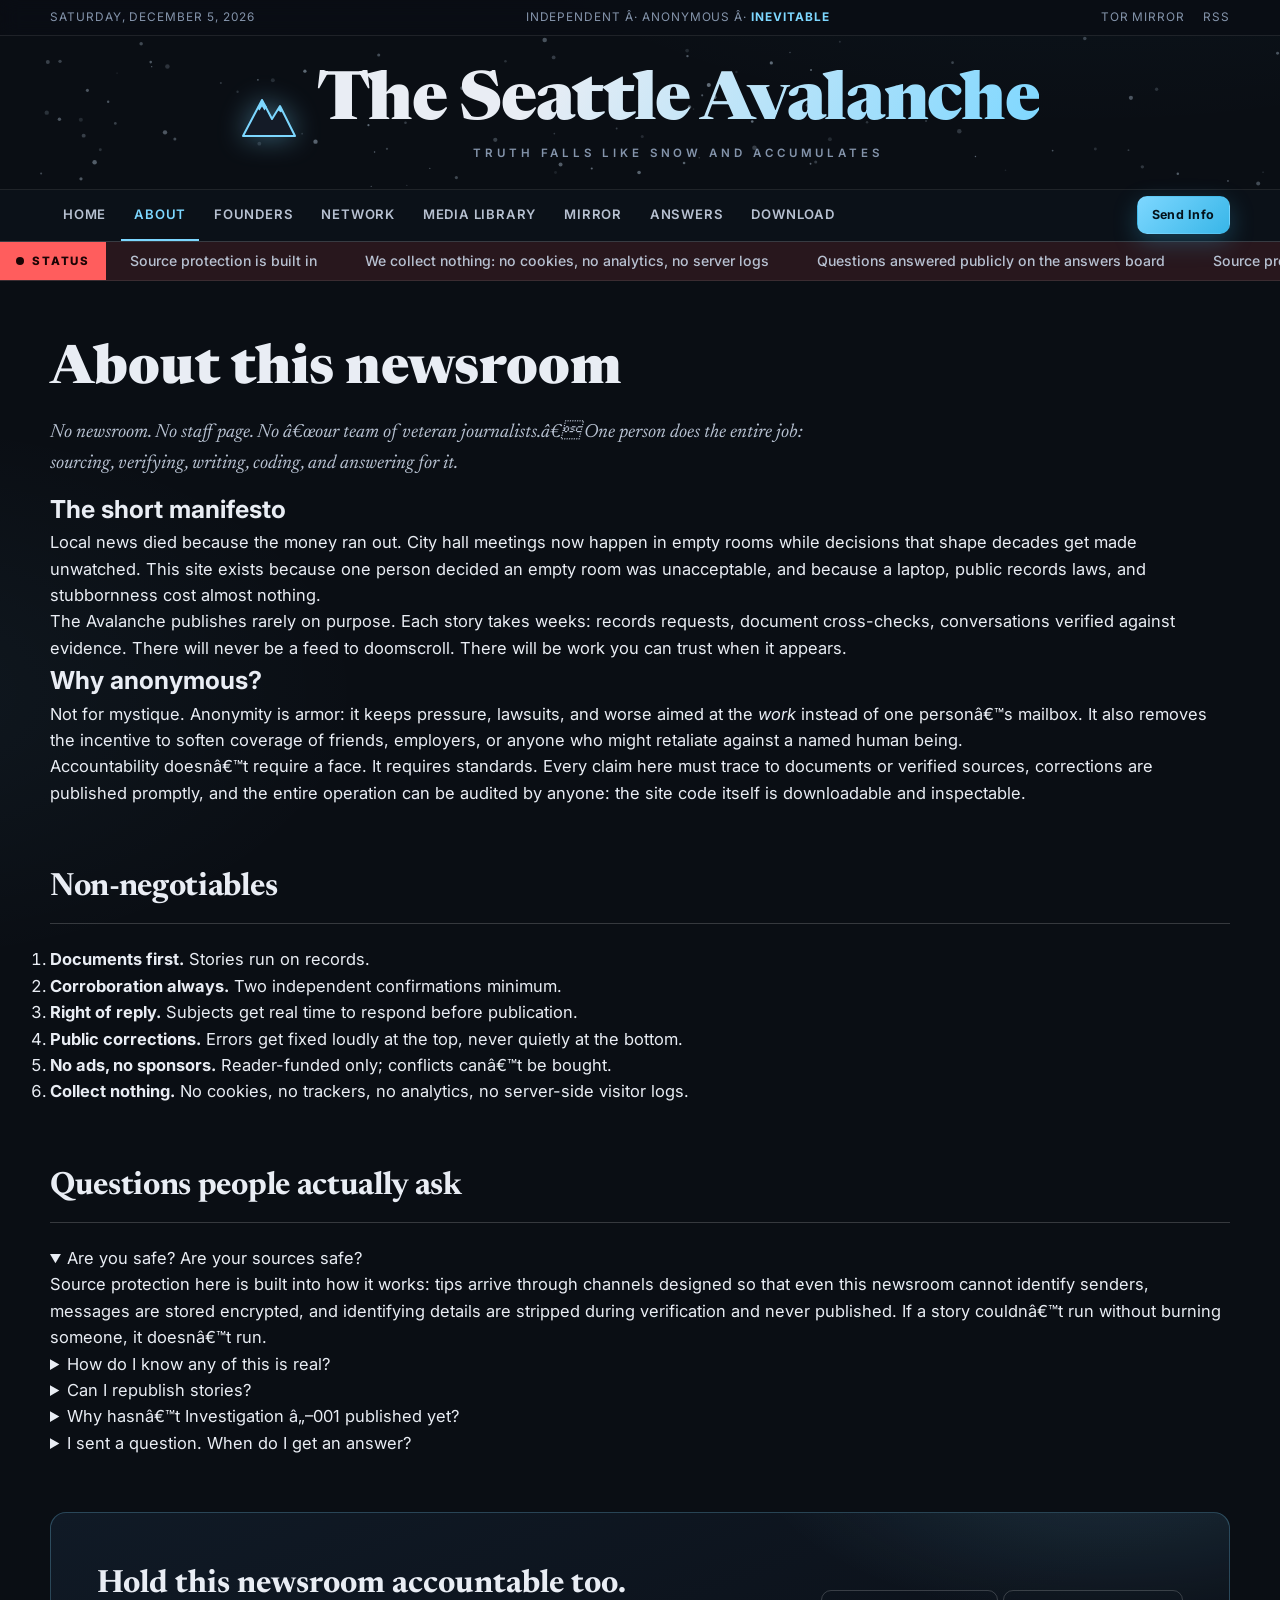
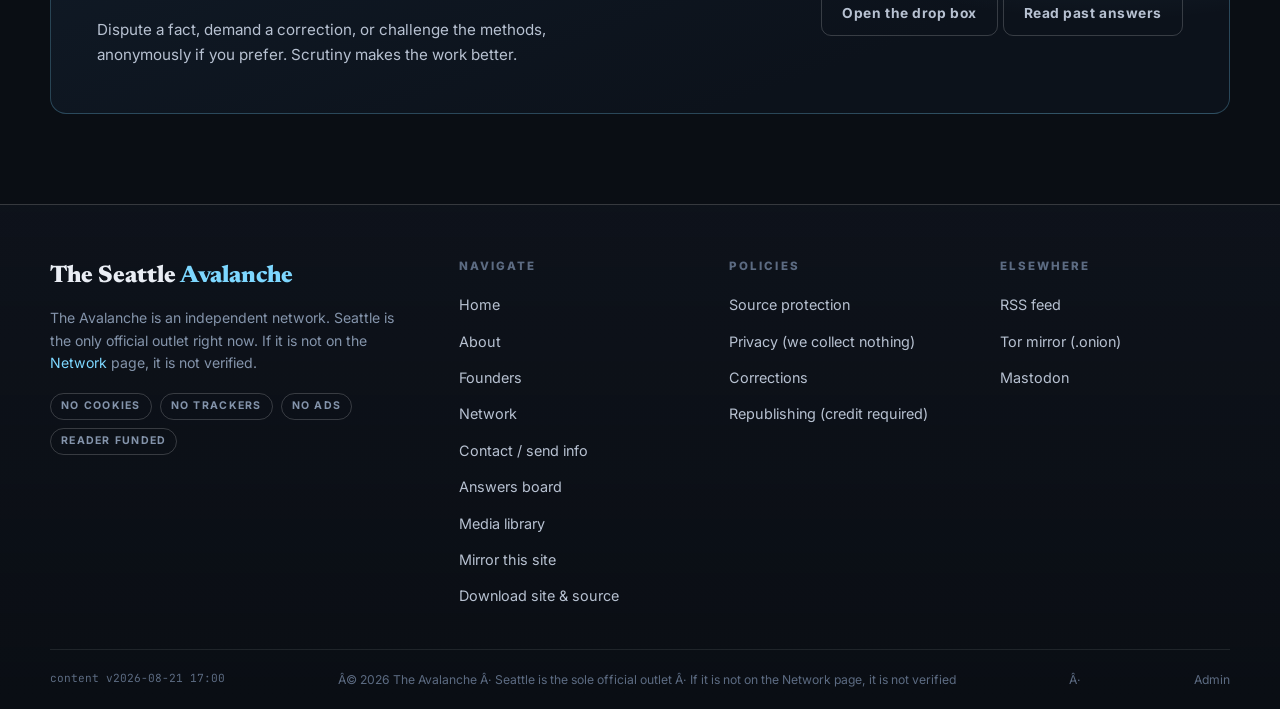
==== commit 6c14ee5d: "Add satirical founders page for Sandra Kellen with Cloud 9 bio and nav integration" ====
--- a/about.html
+++ b/about.html
@@ -1,4 +1,4 @@
-<!DOCTYPE html>
+﻿<!DOCTYPE html>
 <html lang="en">
 <head>
   <meta charset="UTF-8" />
@@ -23,7 +23,7 @@
     <div class="topbar">
       <div class="container topbar-inner">
         <span data-date>Friday, August 21, 2026</span>
-        <span class="tagline">Independent · Anonymous · <em>Unstoppable</em></span>
+        <span class="tagline">Independent Â· Anonymous Â· <em>Inevitable</em></span>
         <nav class="topbar-links" aria-label="Utility">
           <a href="#" title="Onion service coming soon">Tor Mirror</a>
           <a href="#">RSS</a>
@@ -48,11 +48,12 @@
 
     <nav class="navbar" aria-label="Primary">
       <div class="container navbar-inner">
-        <button class="nav-toggle" aria-expanded="false" aria-controls="primary-nav">MENU ☰</button>
+        <button class="nav-toggle" aria-expanded="false" aria-controls="primary-nav">MENU â˜°</button>
         <ul class="nav-list" id="primary-nav">
           <li><a href="index.html">Home</a></li>
           <li><a href="about.html" aria-current="page">About</a></li>
-          <li><a href="network.html">Network</a></li>
+          <li><a href="founders.html">Founders</a></li>
+            <li><a href="network.html">Network</a></li>
           <li><a href="library.html">Media Library</a></li>
           <li><a href="mirror.html">Mirror</a></li>
           <li><a href="answers.html">Answers</a></li>
@@ -80,7 +81,7 @@
     <section class="page-hero" data-reveal>
       <h1>About this newsroom</h1>
       <p class="lede">
-        No newsroom. No staff page. No “our team of veteran journalists.”
+        No newsroom. No staff page. No â€œour team of veteran journalists.â€
         One person does the entire job: sourcing, verifying, writing,
         coding, and answering for it.
       </p>
@@ -107,12 +108,12 @@
         <h2>Why anonymous?</h2>
         <p>
           Not for mystique. Anonymity is armor: it keeps pressure, lawsuits,
-          and worse aimed at the <em>work</em> instead of one person’s mailbox.
+          and worse aimed at the <em>work</em> instead of one personâ€™s mailbox.
           It also removes the incentive to soften coverage of friends, employers,
           or anyone who might retaliate against a named human being.
         </p>
         <p>
-          Accountability doesn’t require a face. It requires standards. Every
+          Accountability doesnâ€™t require a face. It requires standards. Every
           claim here must trace to documents or verified sources, corrections
           are published promptly, and the entire operation can be audited by
           anyone: the site code itself is downloadable and inspectable.
@@ -129,7 +130,7 @@
         <li><strong>Corroboration always.</strong> Two independent confirmations minimum.</li>
         <li><strong>Right of reply.</strong> Subjects get real time to respond before publication.</li>
         <li><strong>Public corrections.</strong> Errors get fixed loudly at the top, never quietly at the bottom.</li>
-        <li><strong>No ads, no sponsors.</strong> Reader-funded only; conflicts can’t be bought.</li>
+        <li><strong>No ads, no sponsors.</strong> Reader-funded only; conflicts canâ€™t be bought.</li>
         <li><strong>Collect nothing.</strong> No cookies, no trackers, no analytics, no server-side visitor logs.</li>
       </ol>
     </section>
@@ -147,7 +148,7 @@
             through channels designed so that even this newsroom cannot identify
             senders, messages are stored encrypted, and identifying details are
             stripped during verification and never published. If a story
-            couldn’t run without burning someone, it doesn’t run.
+            couldnâ€™t run without burning someone, it doesnâ€™t run.
           </p>
         </div>
       </details>
@@ -172,13 +173,13 @@
             Yes. Stories carry a Creative Commons BY license, republish freely
             with attribution to The Seattle Avalanche and a link. The website
             code itself is CC0: steal it, fork it, start your own avalanche in
-            your own city. That’s the point.
-          </p>
-        </div>
-      </details>
-
-      <details class="faq-item">
-        <summary>Why hasn’t Investigation №001 published yet?</summary>
+            your own city. Thatâ€™s the point.
+          </p>
+        </div>
+      </details>
+
+      <details class="faq-item">
+        <summary>Why hasnâ€™t Investigation â„–001 published yet?</summary>
         <div class="faq-body">
           <p>
             Because publishing early burns sources and hands targets time to
@@ -195,7 +196,7 @@
           <p>
             Every question is read. Answers go up on the public
             <a href="answers.html">answers board</a>; if you included a way to
-            reply, you’ll hear back directly. Nothing you sent identifies you
+            reply, youâ€™ll hear back directly. Nothing you sent identifies you
             unless you chose to sign it.
           </p>
         </div>
@@ -235,6 +236,7 @@
           <ul>
             <li><a href="index.html">Home</a></li>
             <li><a href="about.html">About</a></li>
+          <li><a href="founders.html">Founders</a></li>
           <li><a href="network.html">Network</a></li>
             <li><a href="submit.html">Contact / send info</a></li>
             <li><a href="answers.html">Answers board</a></li>
@@ -266,9 +268,10 @@
 
       <div class="footer-bottom">
         <span class="mono" id="ver-stamp"></span>
-        <span>© 2026 The Avalanche · Seattle is the sole official outlet · If it is not on the Network page, it is not verified</span> · <a href="admin.html" style="color:var(--faint);text-decoration:none;" title="Staff login">Admin</a>
+        <span>Â© 2026 The Avalanche Â· Seattle is the sole official outlet Â· If it is not on the Network page, it is not verified</span> Â· <a href="admin.html" style="color:var(--faint);text-decoration:none;" title="Staff login">Admin</a>
       </div>
     </div>
   </footer>
 </body>
 </html>
+
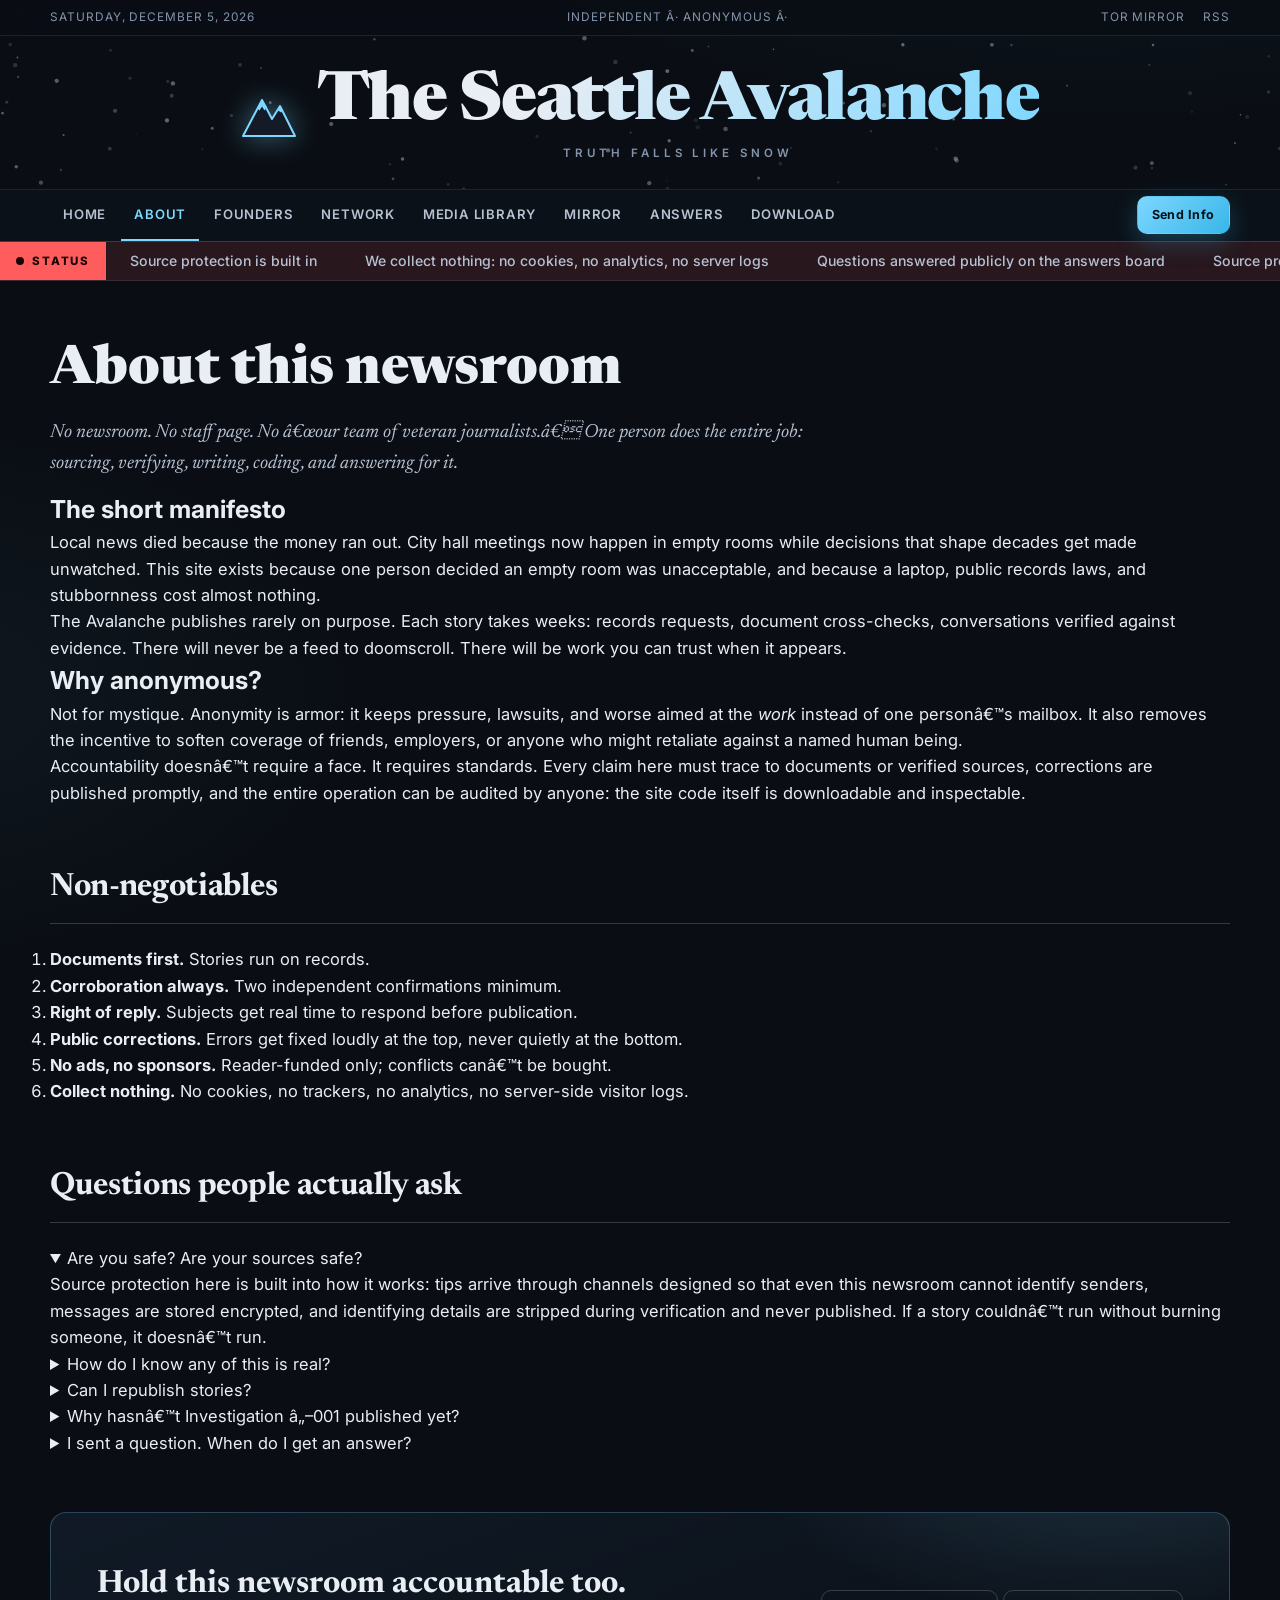
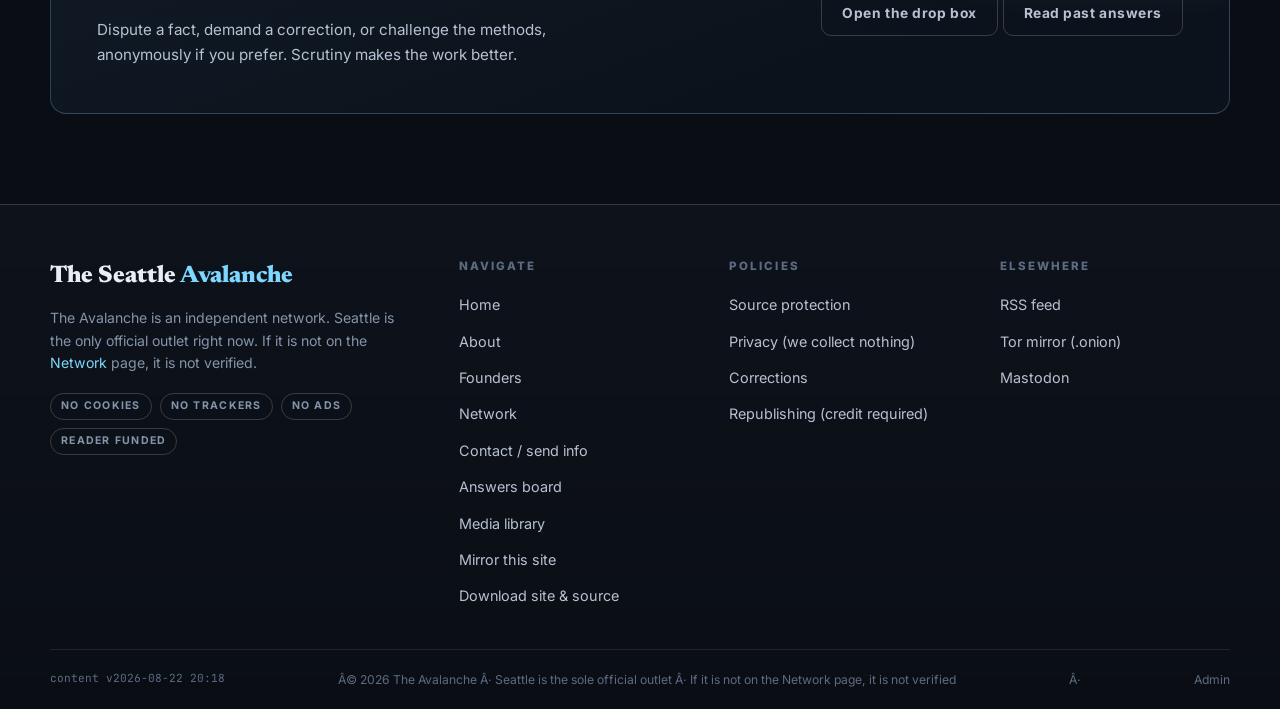
==== commit 7e884c3d: "Remove Inevitable tagline and accumulates motto per request" ====
--- a/about.html
+++ b/about.html
@@ -23,7 +23,7 @@
     <div class="topbar">
       <div class="container topbar-inner">
         <span data-date>Friday, August 21, 2026</span>
-        <span class="tagline">Independent Â· Anonymous Â· <em>Inevitable</em></span>
+        <span class="tagline">Independent Â· Anonymous Â· <em></em></span>
         <nav class="topbar-links" aria-label="Utility">
           <a href="#" title="Onion service coming soon">Tor Mirror</a>
           <a href="#">RSS</a>
@@ -41,7 +41,7 @@
         </svg>
         <div class="masthead-title">
           <a href="index.html"><span>The Seattle Avalanche</span></a>
-          <p class="motto">Truth falls like snow and accumulates</p>
+          <p class="motto">Truth falls like snow</p>
         </div>
       </div>
     </div>
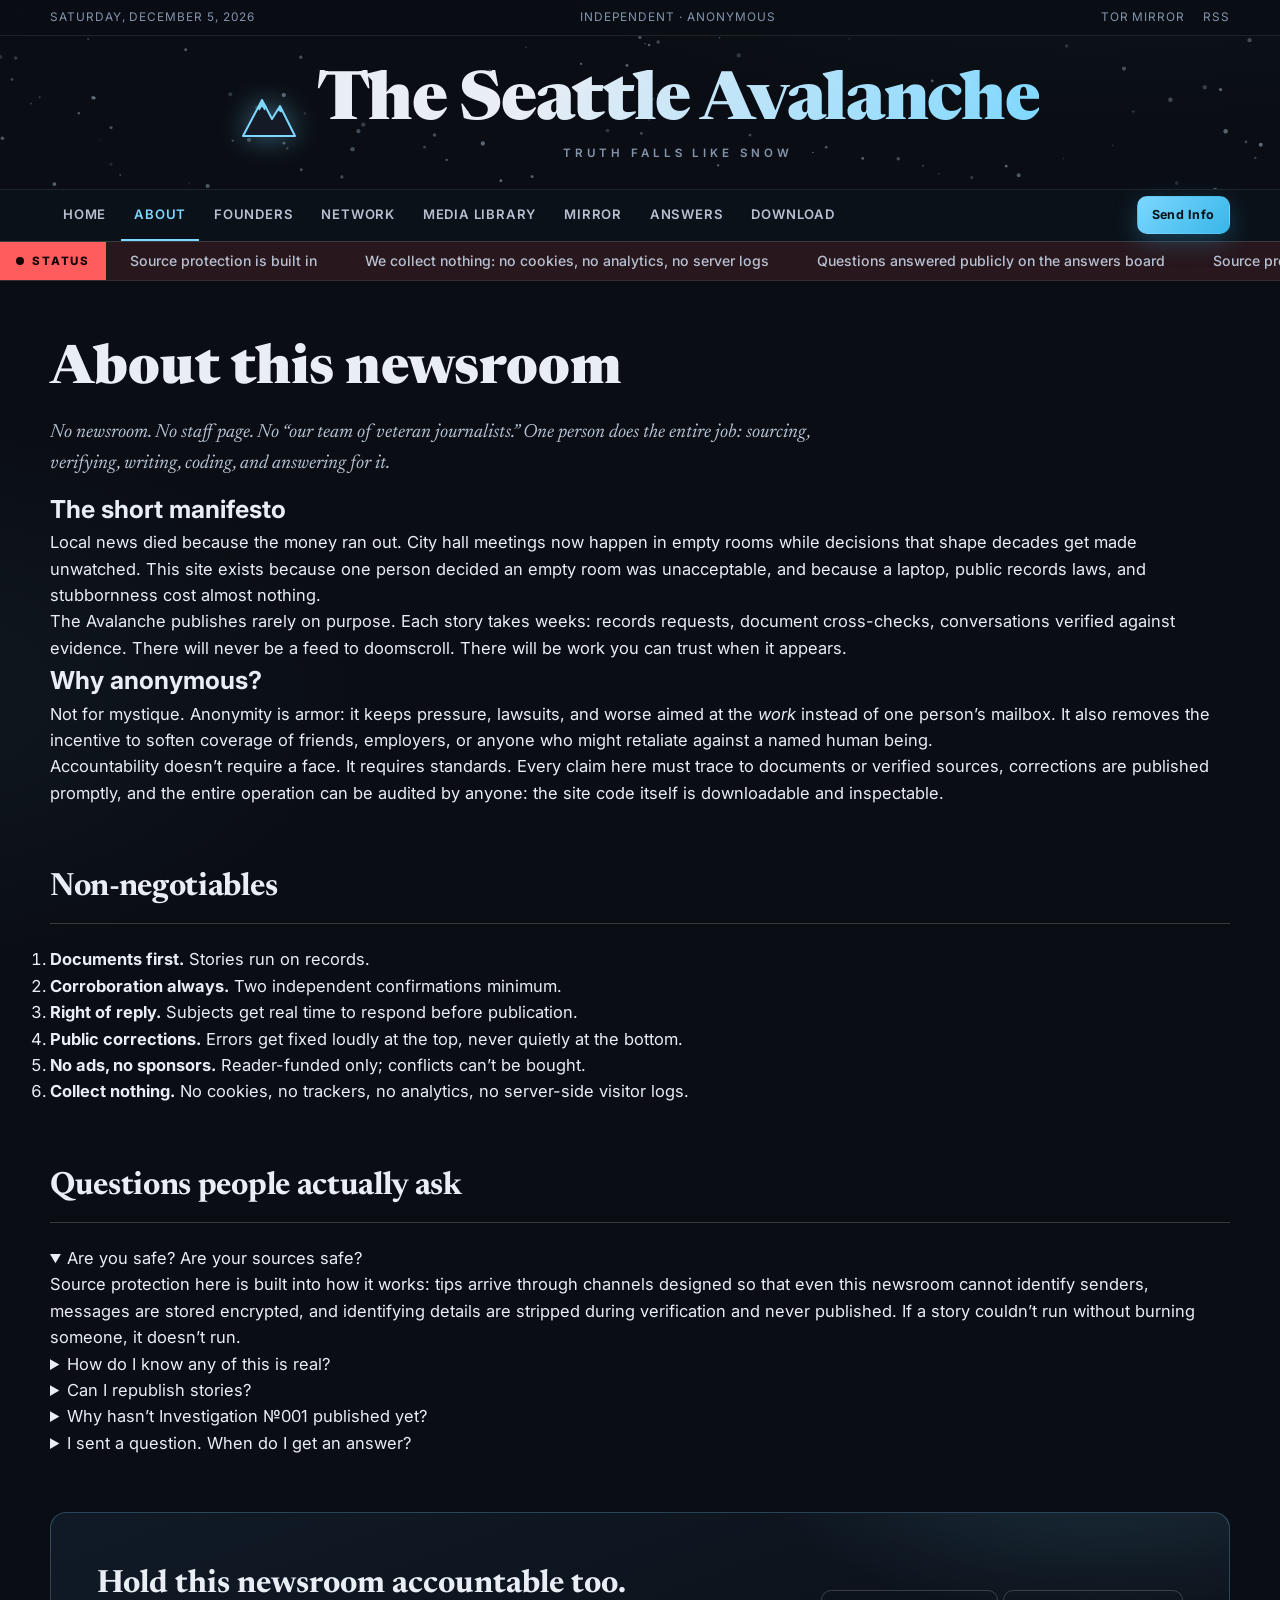
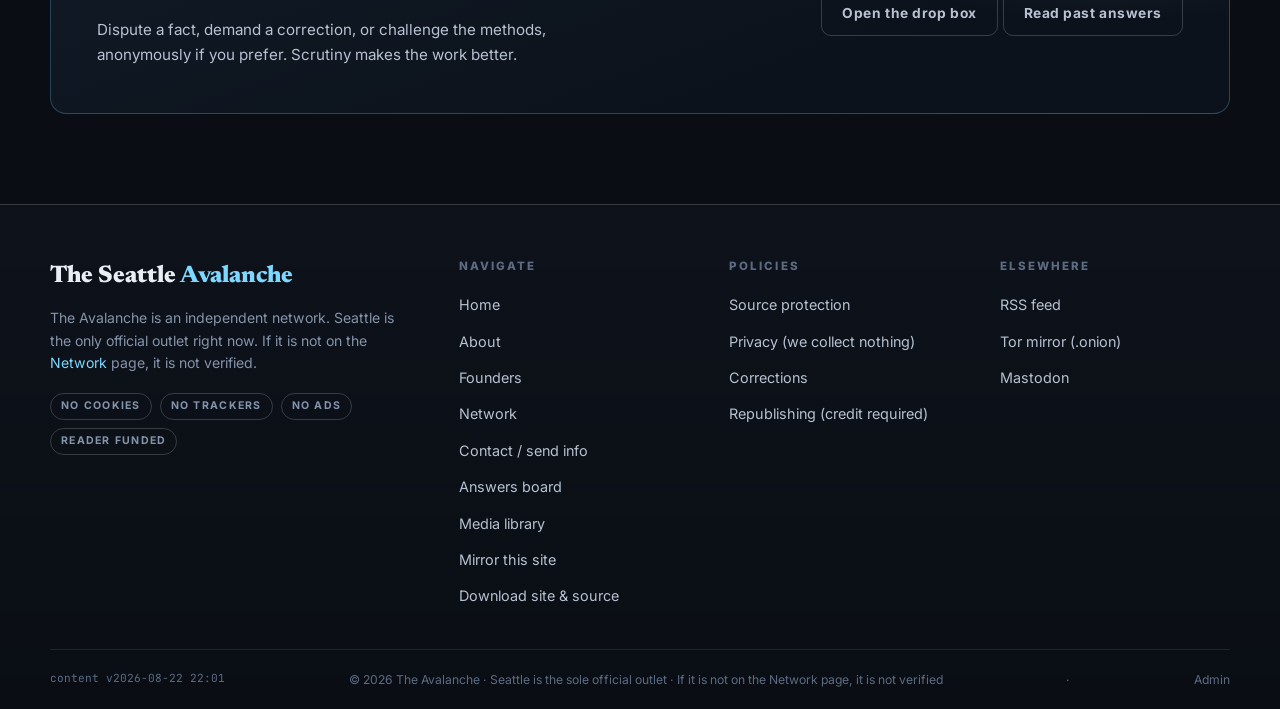
==== commit 65c69e90: "Full audit: repair all mojibake bytes, restore worker tip inbox, add repo publish to admin, harden s" ====
--- a/about.html
+++ b/about.html
@@ -23,7 +23,7 @@
     <div class="topbar">
       <div class="container topbar-inner">
         <span data-date>Friday, August 21, 2026</span>
-        <span class="tagline">Independent Â· Anonymous Â· <em></em></span>
+        <span class="tagline">Independent · Anonymous</span>
         <nav class="topbar-links" aria-label="Utility">
           <a href="#" title="Onion service coming soon">Tor Mirror</a>
           <a href="#">RSS</a>
@@ -48,7 +48,7 @@
 
     <nav class="navbar" aria-label="Primary">
       <div class="container navbar-inner">
-        <button class="nav-toggle" aria-expanded="false" aria-controls="primary-nav">MENU â˜°</button>
+        <button class="nav-toggle" aria-expanded="false" aria-controls="primary-nav">MENU ☰</button>
         <ul class="nav-list" id="primary-nav">
           <li><a href="index.html">Home</a></li>
           <li><a href="about.html" aria-current="page">About</a></li>
@@ -81,7 +81,7 @@
     <section class="page-hero" data-reveal>
       <h1>About this newsroom</h1>
       <p class="lede">
-        No newsroom. No staff page. No â€œour team of veteran journalists.â€
+        No newsroom. No staff page. No “our team of veteran journalists.”
         One person does the entire job: sourcing, verifying, writing,
         coding, and answering for it.
       </p>
@@ -108,12 +108,12 @@
         <h2>Why anonymous?</h2>
         <p>
           Not for mystique. Anonymity is armor: it keeps pressure, lawsuits,
-          and worse aimed at the <em>work</em> instead of one personâ€™s mailbox.
+          and worse aimed at the <em>work</em> instead of one person’s mailbox.
           It also removes the incentive to soften coverage of friends, employers,
           or anyone who might retaliate against a named human being.
         </p>
         <p>
-          Accountability doesnâ€™t require a face. It requires standards. Every
+          Accountability doesn’t require a face. It requires standards. Every
           claim here must trace to documents or verified sources, corrections
           are published promptly, and the entire operation can be audited by
           anyone: the site code itself is downloadable and inspectable.
@@ -130,7 +130,7 @@
         <li><strong>Corroboration always.</strong> Two independent confirmations minimum.</li>
         <li><strong>Right of reply.</strong> Subjects get real time to respond before publication.</li>
         <li><strong>Public corrections.</strong> Errors get fixed loudly at the top, never quietly at the bottom.</li>
-        <li><strong>No ads, no sponsors.</strong> Reader-funded only; conflicts canâ€™t be bought.</li>
+        <li><strong>No ads, no sponsors.</strong> Reader-funded only; conflicts can’t be bought.</li>
         <li><strong>Collect nothing.</strong> No cookies, no trackers, no analytics, no server-side visitor logs.</li>
       </ol>
     </section>
@@ -148,7 +148,7 @@
             through channels designed so that even this newsroom cannot identify
             senders, messages are stored encrypted, and identifying details are
             stripped during verification and never published. If a story
-            couldnâ€™t run without burning someone, it doesnâ€™t run.
+            couldn’t run without burning someone, it doesn’t run.
           </p>
         </div>
       </details>
@@ -173,13 +173,13 @@
             Yes. Stories carry a Creative Commons BY license, republish freely
             with attribution to The Seattle Avalanche and a link. The website
             code itself is CC0: steal it, fork it, start your own avalanche in
-            your own city. Thatâ€™s the point.
-          </p>
-        </div>
-      </details>
-
-      <details class="faq-item">
-        <summary>Why hasnâ€™t Investigation â„–001 published yet?</summary>
+            your own city. That’s the point.
+          </p>
+        </div>
+      </details>
+
+      <details class="faq-item">
+        <summary>Why hasn’t Investigation №001 published yet?</summary>
         <div class="faq-body">
           <p>
             Because publishing early burns sources and hands targets time to
@@ -196,7 +196,7 @@
           <p>
             Every question is read. Answers go up on the public
             <a href="answers.html">answers board</a>; if you included a way to
-            reply, youâ€™ll hear back directly. Nothing you sent identifies you
+            reply, you’ll hear back directly. Nothing you sent identifies you
             unless you chose to sign it.
           </p>
         </div>
@@ -268,7 +268,7 @@
 
       <div class="footer-bottom">
         <span class="mono" id="ver-stamp"></span>
-        <span>Â© 2026 The Avalanche Â· Seattle is the sole official outlet Â· If it is not on the Network page, it is not verified</span> Â· <a href="admin.html" style="color:var(--faint);text-decoration:none;" title="Staff login">Admin</a>
+        <span>© 2026 The Avalanche · Seattle is the sole official outlet · If it is not on the Network page, it is not verified</span> · <a href="admin.html" style="color:var(--faint);text-decoration:none;" title="Staff login">Admin</a>
       </div>
     </div>
   </footer>
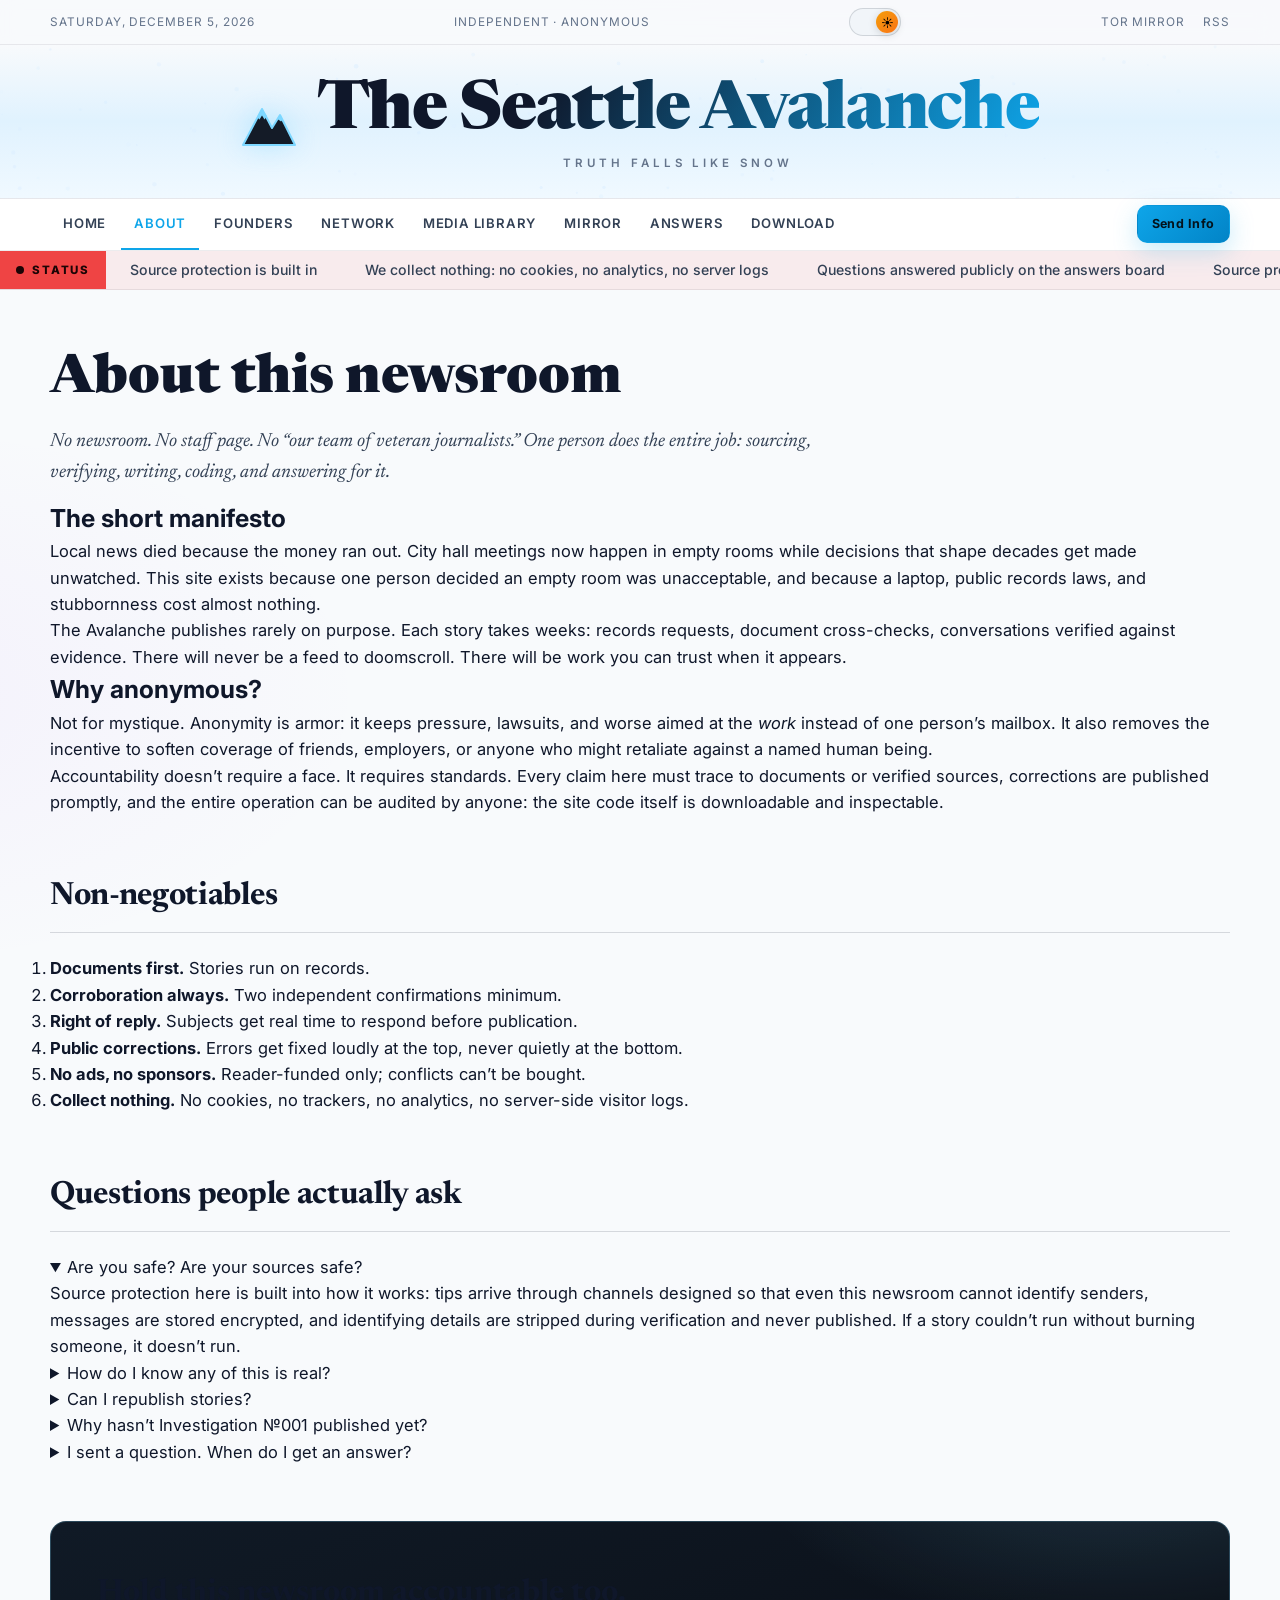
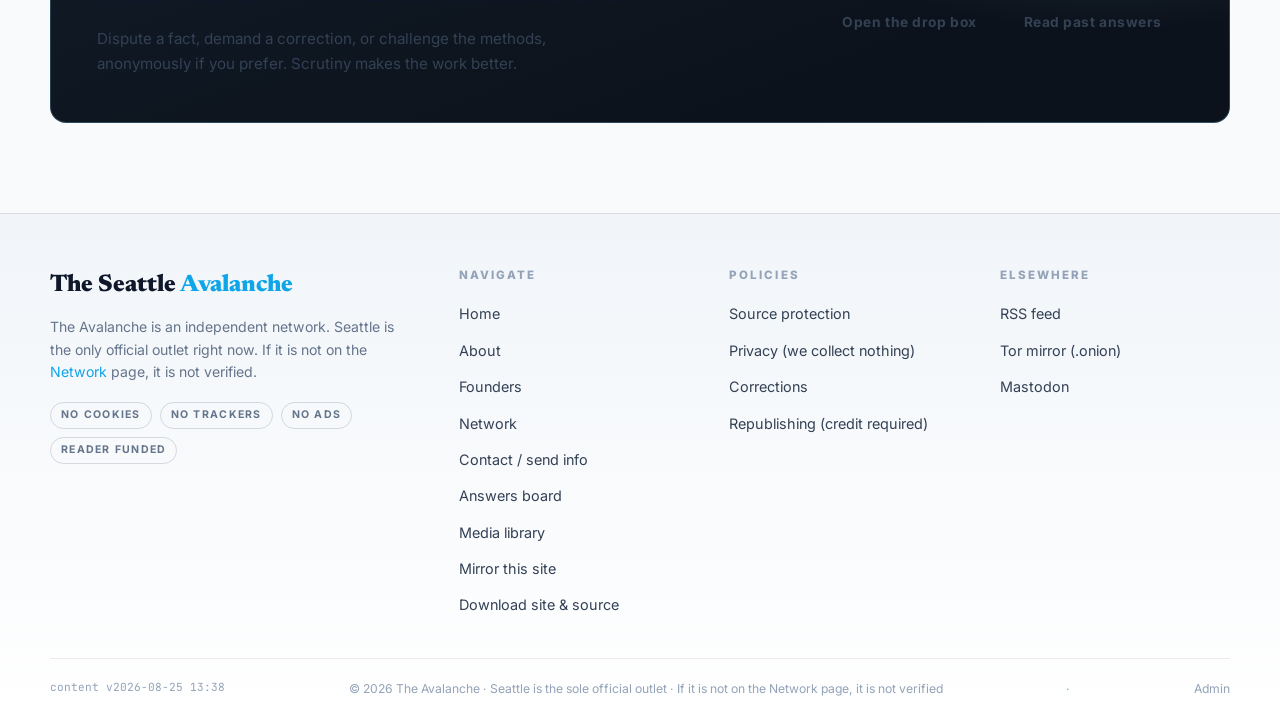
==== commit 0d490144: "supercharged admin + light/dark + colorful theme + fix network URL editing - admin.html: sidebar lay" ====
--- a/about.html
+++ b/about.html
@@ -24,7 +24,8 @@
       <div class="container topbar-inner">
         <span data-date>Friday, August 21, 2026</span>
         <span class="tagline">Independent · Anonymous</span>
-        <nav class="topbar-links" aria-label="Utility">
+        <button class="theme-toggle" aria-label="Toggle theme" title="Toggle theme"><span class="theme-toggle-knob">&#9789;</span></button>
+          <nav class="topbar-links" aria-label="Utility">
           <a href="#" title="Onion service coming soon">Tor Mirror</a>
           <a href="#">RSS</a>
         </nav>
--- a/css/styles.css
+++ b/css/styles.css
@@ -30,7 +30,131 @@
   --container: 1180px;
   --radius: 10px;
   --shadow: 0 18px 50px rgba(0, 0, 0, 0.45);
-}
+
+  --accent-pink: #ff6b9d;
+  --accent-purple: #9d4edd;
+  --accent-cyan: #00d9ff;
+  --accent-lime: #a3ff12;
+  --accent-orange: #ff8c42;
+  --gradient-1: linear-gradient(135deg, #7dd7ff 0%, #9d4edd 50%, #ff6b9d 100%);
+  --gradient-2: linear-gradient(135deg, #00d9ff 0%, #a3ff12 100%);
+  --gradient-3: linear-gradient(135deg, #ff8c42 0%, #ff6b9d 100%);
+}
+
+/* ---------- Light theme ---------- */
+[data-theme="light"] {
+  --bg: #f8fafc;
+  --bg-raise: #ffffff;
+  --surface: #ffffff;
+  --surface-2: #f1f5f9;
+  --line: rgba(15, 23, 42, 0.08);
+  --line-strong: rgba(15, 23, 42, 0.15);
+
+  --text: #0f172a;
+  --text-soft: #334155;
+  --muted: #64748b;
+  --faint: #94a3b8;
+
+  --ice: #0ea5e9;
+  --ice-deep: #0284c7;
+  --ice-glow: rgba(14, 165, 233, 0.12);
+  --alert: #ef4444;
+  --alert-dim: rgba(239, 68, 68, 0.08);
+
+  --shadow: 0 18px 50px rgba(15, 23, 42, 0.08);
+}
+
+[data-theme="light"] body {
+  background:
+    radial-gradient(1200px 600px at 85% -10%, rgba(14, 165, 233, 0.06), transparent 60%),
+    radial-gradient(900px 500px at -10% 30%, rgba(168, 85, 247, 0.05), transparent 55%),
+    var(--bg);
+}
+
+[data-theme="light"] .topbar {
+  background: rgba(248, 250, 252, 0.85);
+  border-bottom-color: var(--line);
+}
+
+[data-theme="light"] .navbar {
+  background: rgba(255, 255, 255, 0.92);
+  border-bottom-color: var(--line);
+}
+
+[data-theme="light"] .masthead {
+  background: linear-gradient(180deg, #f8fafc 0%, #e0f2fe 50%, #f0f9ff 100%);
+}
+
+[data-theme="light"] .site-footer {
+  background: linear-gradient(180deg, #f1f5f9, #ffffff);
+  border-top-color: var(--line-strong);
+}
+
+[data-theme="light"] .chip--local      { color: #0284c7; }
+[data-theme="light"] .chip--politics   { color: #7c3aed; }
+[data-theme="light"] .chip--surveil    { color: #dc2626; }
+[data-theme="light"] .chip--environ    { color: #059669; }
+[data-theme="light"] .chip--labor      { color: #d97706; }
+[data-theme="light"] .chip--culture    { color: #db2777; }
+[data-theme="light"] .chip--housing    { color: #0891b2; }
+
+/* ---------- Theme toggle ---------- */
+.theme-toggle {
+  background: var(--surface-2);
+  border: 1px solid var(--line-strong);
+  border-radius: 999px;
+  width: 52px;
+  height: 28px;
+  position: relative;
+  cursor: pointer;
+  display: flex;
+  align-items: center;
+  padding: 2px;
+  transition: all 0.3s ease;
+}
+
+.theme-toggle:hover {
+  border-color: var(--ice);
+}
+
+.theme-toggle-knob {
+  width: 22px;
+  height: 22px;
+  background: linear-gradient(135deg, var(--ice), var(--ice-deep));
+  border-radius: 50%;
+  display: grid;
+  place-items: center;
+  font-size: 12px;
+  transition: transform 0.3s ease;
+  box-shadow: 0 2px 8px rgba(0,0,0,0.15);
+}
+
+[data-theme="light"] .theme-toggle-knob {
+  transform: translateX(24px);
+  background: linear-gradient(135deg, #f59e0b, #f97316);
+}
+
+/* ---------- More colorful accents ---------- */
+.status-card--active {
+  border-color: rgba(255, 107, 157, 0.35);
+  background:
+    linear-gradient(170deg, rgba(255, 107, 157, 0.06), transparent 42%),
+    linear-gradient(200deg, rgba(157, 78, 221, 0.04), transparent 50%),
+    var(--surface);
+}
+
+.how-step:nth-child(1) .num { background: linear-gradient(135deg, #7dd7ff, #0ea5e9); }
+.how-step:nth-child(2) .num { background: linear-gradient(135deg, #9d4edd, #7c3aed); }
+.how-step:nth-child(3) .num { background: linear-gradient(135deg, #ff6b9d, #ec4899); }
+.how-step:nth-child(4) .num { background: linear-gradient(135deg, #a3ff12, #22c55e); color: #0f172a; }
+
+.cta-card:nth-child(1) { border-top: 3px solid #0ea5e9; }
+.cta-card:nth-child(2) { border-top: 3px solid #9d4edd; }
+.cta-card:nth-child(3) { border-top: 3px solid #ff6b9d; }
+
+.lib-card:nth-child(3n+1) { border-left: 3px solid rgba(125, 215, 255, 0.3); }
+.lib-card:nth-child(3n+2) { border-left: 3px solid rgba(157, 78, 221, 0.3); }
+.lib-card:nth-child(3n+3) { border-left: 3px solid rgba(255, 107, 157, 0.3); }
 
 /* ---------- Reset ---------- */
 *,
